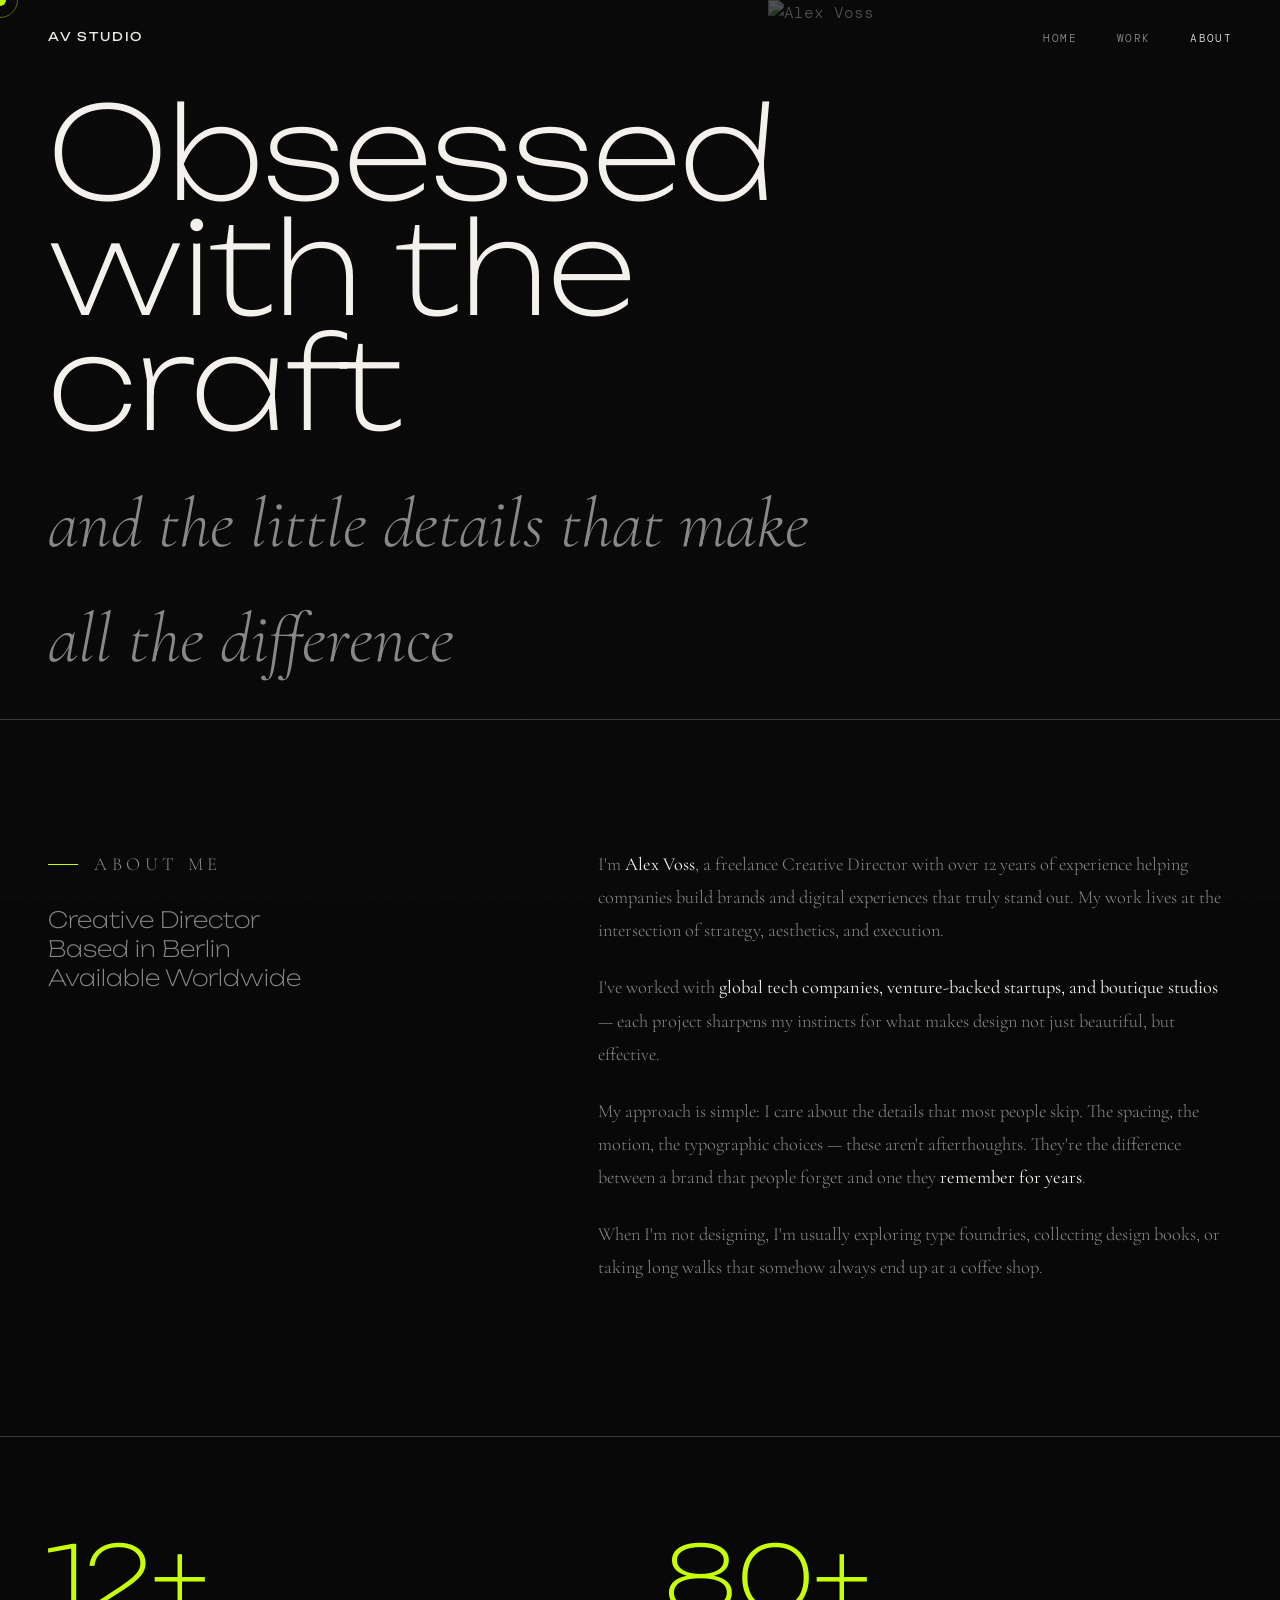
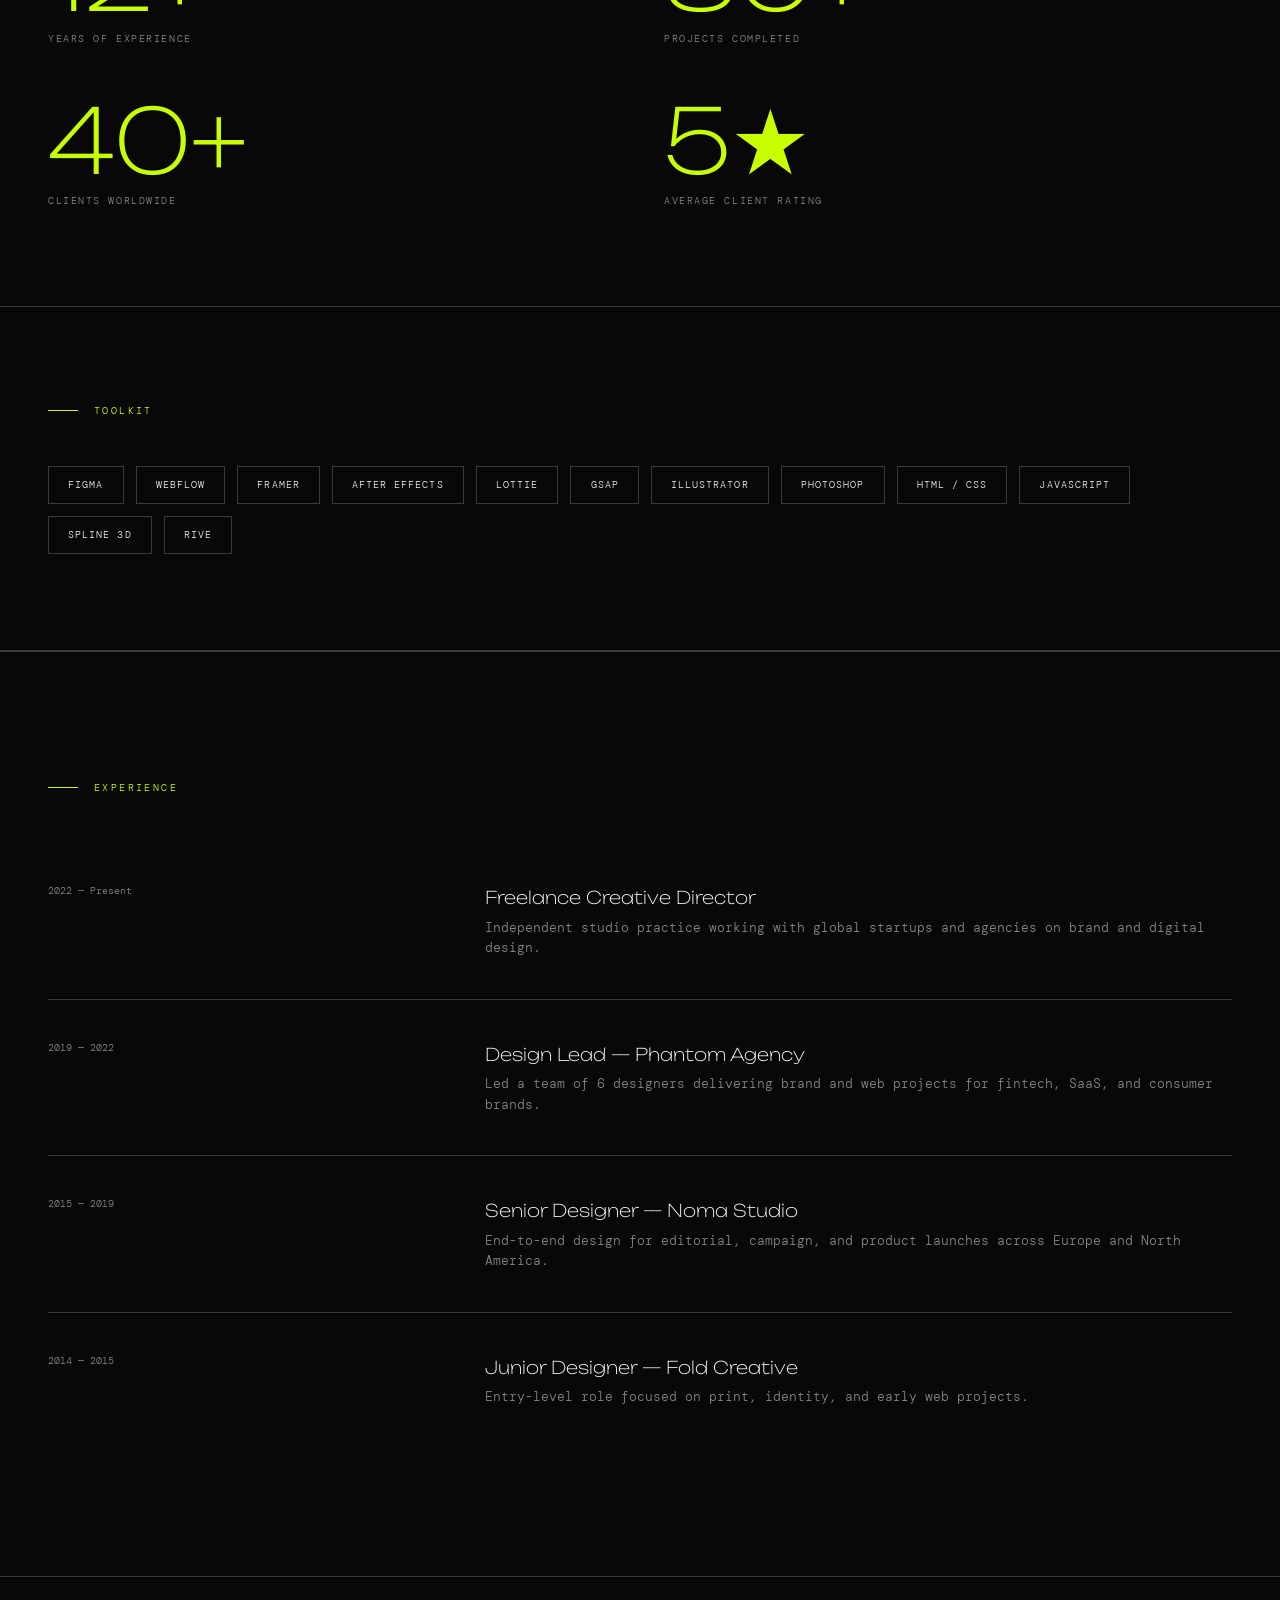
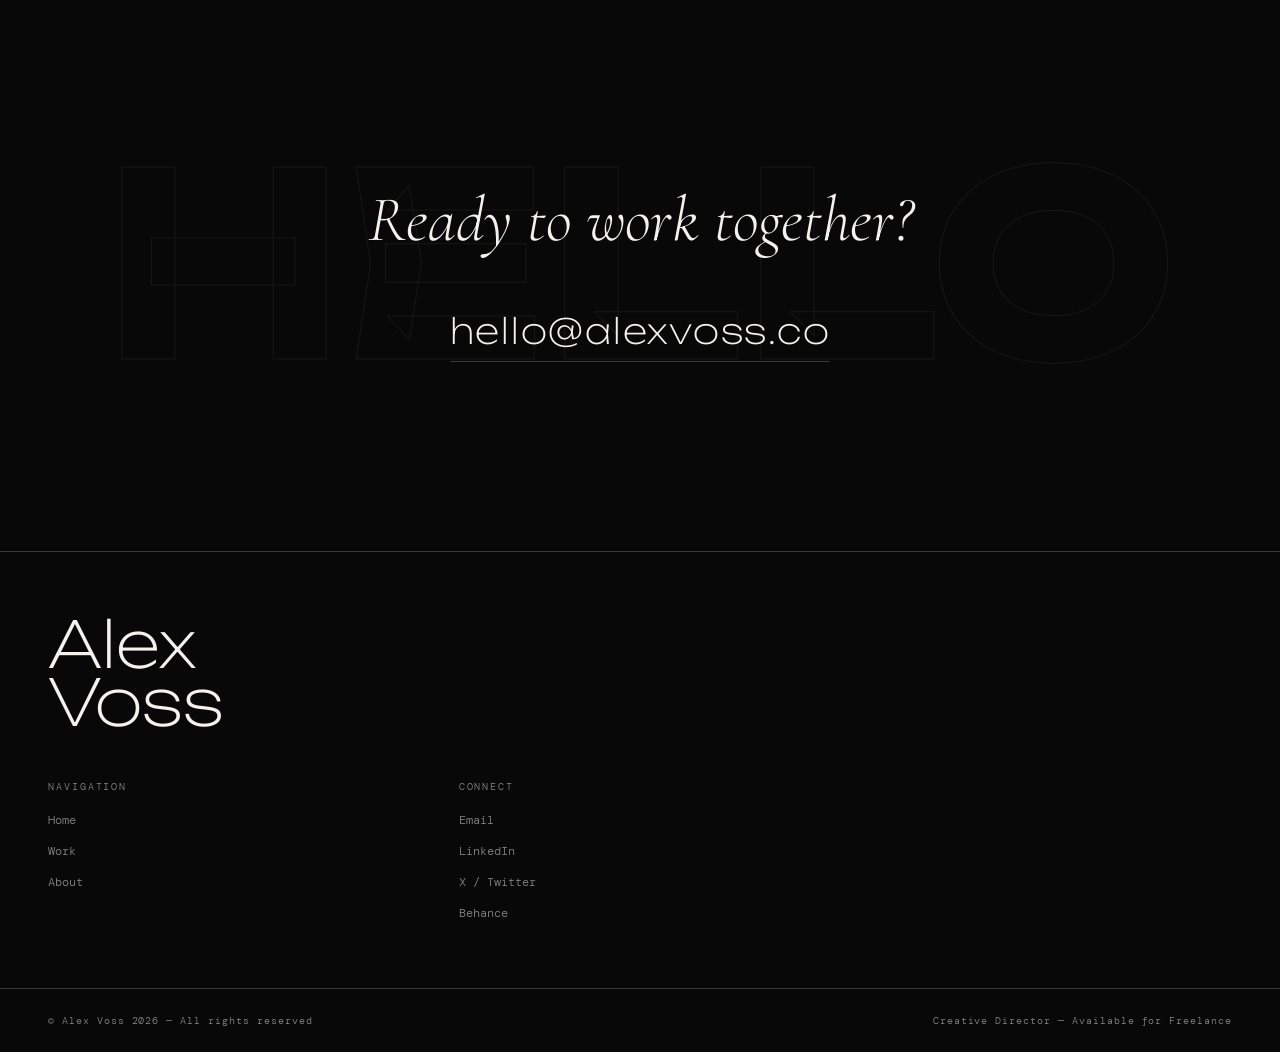
==== about.html @ 56bdc972 "Add files via upload" ====
<!DOCTYPE html>
<html lang="en">
<head>
  <meta charset="UTF-8" />
  <meta name="viewport" content="width=device-width, initial-scale=1.0" />
  <title>About — Alex Voss</title>
  <meta name="description" content="About Alex Voss — Creative Director with 12 years of experience in brand identity, web design, and product design." />
  <link rel="stylesheet" href="css/style.css" />
</head>
<body>
  <div class="cursor"></div>
  <div class="cursor-ring"></div>

  <nav>
    <a class="nav-logo" href="index.html">AV Studio</a>
    <ul class="nav-links">
      <li><a href="index.html">Home</a></li>
      <li><a href="work.html">Work</a></li>
      <li><a href="about.html">About</a></li>
    </ul>
  </nav>

  <!-- ABOUT HERO -->
  <div class="about-hero">
    <img class="about-hero-img" src="https://images.unsplash.com/photo-1507003211169-0a1dd7228f2d?w=900&q=80&auto=format&fit=crop&face" alt="Alex Voss" />
    <h1>
      Obsessed<br>with the craft<br>
      <span style="font-family:var(--font-serif);font-style:italic;font-weight:300;font-size:0.55em;color:var(--grey-light);">and the little details that make all the difference</span>
    </h1>
  </div>

  <!-- BODY COPY -->
  <div class="about-body">
    <div>
      <p class="section-label">About Me</p>
      <p style="font-family:var(--font-display);font-size:clamp(1rem,2vw,1.4rem);font-weight:200;line-height:1.3;color:var(--grey-light);">
        Creative Director<br>
        Based in Berlin<br>
        Available Worldwide
      </p>
    </div>
    <div>
      <p>
        I'm <strong>Alex Voss</strong>, a freelance Creative Director with over 12 years of experience helping companies build brands and digital experiences that truly stand out. My work lives at the intersection of strategy, aesthetics, and execution.
      </p>
      <p>
        I've worked with <strong>global tech companies, venture-backed startups, and boutique studios</strong> — each project sharpens my instincts for what makes design not just beautiful, but effective.
      </p>
      <p>
        My approach is simple: I care about the details that most people skip. The spacing, the motion, the typographic choices — these aren't afterthoughts. They're the difference between a brand that people forget and one they <strong>remember for years</strong>.
      </p>
      <p>
        When I'm not designing, I'm usually exploring type foundries, collecting design books, or taking long walks that somehow always end up at a coffee shop.
      </p>
    </div>
  </div>

  <!-- STATS -->
  <div class="about-stats">
    <div class="reveal">
      <div class="about-stat-num">12+</div>
      <div class="about-stat-label">Years of experience</div>
    </div>
    <div class="reveal reveal-delay-1">
      <div class="about-stat-num">80+</div>
      <div class="about-stat-label">Projects completed</div>
    </div>
    <div class="reveal reveal-delay-2">
      <div class="about-stat-num">40+</div>
      <div class="about-stat-label">Clients worldwide</div>
    </div>
    <div class="reveal reveal-delay-3">
      <div class="about-stat-num">5★</div>
      <div class="about-stat-label">Average client rating</div>
    </div>
  </div>

  <!-- SKILLS -->
  <div class="skills-grid reveal">
    <p class="section-label">Toolkit</p>
    <div class="skills-list">
      <span class="skill-tag">Figma</span>
      <span class="skill-tag">Webflow</span>
      <span class="skill-tag">Framer</span>
      <span class="skill-tag">After Effects</span>
      <span class="skill-tag">Lottie</span>
      <span class="skill-tag">GSAP</span>
      <span class="skill-tag">Illustrator</span>
      <span class="skill-tag">Photoshop</span>
      <span class="skill-tag">HTML / CSS</span>
      <span class="skill-tag">JavaScript</span>
      <span class="skill-tag">Spline 3D</span>
      <span class="skill-tag">Rive</span>
    </div>
  </div>

  <!-- EXPERIENCE -->
  <section style="border-top:1px solid var(--grey); border-bottom:1px solid var(--grey);">
    <p class="section-label">Experience</p>
    <div style="display:flex;flex-direction:column;gap:0;">
      <div class="reveal" style="display:grid;grid-template-columns:1fr 2fr;gap:4rem;padding:2.5rem 0;border-bottom:1px solid var(--grey);">
        <div>
          <p style="font-family:var(--font-mono);font-size:0.65rem;color:var(--grey-light);">2022 — Present</p>
        </div>
        <div>
          <p style="font-family:var(--font-display);font-size:1.1rem;font-weight:200;margin-bottom:0.4rem;">Freelance Creative Director</p>
          <p style="font-size:0.8rem;color:var(--grey-light);">Independent studio practice working with global startups and agencies on brand and digital design.</p>
        </div>
      </div>
      <div class="reveal" style="display:grid;grid-template-columns:1fr 2fr;gap:4rem;padding:2.5rem 0;border-bottom:1px solid var(--grey);">
        <div>
          <p style="font-family:var(--font-mono);font-size:0.65rem;color:var(--grey-light);">2019 — 2022</p>
        </div>
        <div>
          <p style="font-family:var(--font-display);font-size:1.1rem;font-weight:200;margin-bottom:0.4rem;">Design Lead — Phantom Agency</p>
          <p style="font-size:0.8rem;color:var(--grey-light);">Led a team of 6 designers delivering brand and web projects for fintech, SaaS, and consumer brands.</p>
        </div>
      </div>
      <div class="reveal" style="display:grid;grid-template-columns:1fr 2fr;gap:4rem;padding:2.5rem 0;border-bottom:1px solid var(--grey);">
        <div>
          <p style="font-family:var(--font-mono);font-size:0.65rem;color:var(--grey-light);">2015 — 2019</p>
        </div>
        <div>
          <p style="font-family:var(--font-display);font-size:1.1rem;font-weight:200;margin-bottom:0.4rem;">Senior Designer — Noma Studio</p>
          <p style="font-size:0.8rem;color:var(--grey-light);">End-to-end design for editorial, campaign, and product launches across Europe and North America.</p>
        </div>
      </div>
      <div class="reveal" style="display:grid;grid-template-columns:1fr 2fr;gap:4rem;padding:2.5rem 0;">
        <div>
          <p style="font-family:var(--font-mono);font-size:0.65rem;color:var(--grey-light);">2014 — 2015</p>
        </div>
        <div>
          <p style="font-family:var(--font-display);font-size:1.1rem;font-weight:200;margin-bottom:0.4rem;">Junior Designer — Fold Creative</p>
          <p style="font-size:0.8rem;color:var(--grey-light);">Entry-level role focused on print, identity, and early web projects.</p>
        </div>
      </div>
    </div>
  </section>

  <!-- CTA -->
  <section class="cta-section">
    <h2 class="reveal">Ready to work together?</h2>
    <a class="cta-email reveal reveal-delay-1" href="mailto:hello@alexvoss.co">hello@alexvoss.co</a>
  </section>

  <!-- FOOTER -->
  <footer>
    <div class="footer-name">Alex<br>Voss</div>
    <div>
      <p class="footer-col-label">Navigation</p>
      <div class="footer-links">
        <a href="index.html">Home</a>
        <a href="work.html">Work</a>
        <a href="about.html">About</a>
      </div>
    </div>
    <div>
      <p class="footer-col-label">Connect</p>
      <div class="footer-links">
        <a href="mailto:hello@alexvoss.co">Email</a>
        <a href="#" target="_blank">LinkedIn</a>
        <a href="#" target="_blank">X / Twitter</a>
        <a href="#" target="_blank">Behance</a>
      </div>
    </div>
  </footer>
  <div class="footer-bottom">
    <span>© Alex Voss 2026 — All rights reserved</span>
    <span>Creative Director — Available for Freelance</span>
  </div>

  <script src="js/main.js"></script>
</body>
</html>
---- css/style.css ----
/* ─── FONTS ─────────────────────────────────────────────── */
@import url('https://fonts.googleapis.com/css2?family=Cormorant+Garamond:ital,wght@0,300;0,400;0,600;1,300;1,400&family=DM+Mono:wght@300;400;500&family=Unbounded:wght@200;400;700&display=swap');

/* ─── VARIABLES ──────────────────────────────────────────── */
:root {
  --black: #080808;
  --white: #f5f2ed;
  --grey: #3a3a3a;
  --grey-light: #888;
  --accent: #c8ff00;
  --font-display: 'Unbounded', sans-serif;
  --font-serif: 'Cormorant Garamond', serif;
  --font-mono: 'DM Mono', monospace;
}

/* ─── RESET ──────────────────────────────────────────────── */
*, *::before, *::after { box-sizing: border-box; margin: 0; padding: 0; }
html { scroll-behavior: smooth; font-size: 16px; }
body {
  background: var(--black);
  color: var(--white);
  font-family: var(--font-mono);
  font-weight: 300;
  line-height: 1.6;
  overflow-x: hidden;
  cursor: none;
}
a { color: inherit; text-decoration: none; }
img { display: block; max-width: 100%; }
ul { list-style: none; }

/* ─── CUSTOM CURSOR ──────────────────────────────────────── */
.cursor {
  position: fixed;
  width: 12px; height: 12px;
  background: var(--accent);
  border-radius: 50%;
  pointer-events: none;
  z-index: 9999;
  transform: translate(-50%, -50%);
  transition: transform 0.1s ease, width 0.3s ease, height 0.3s ease, background 0.3s ease;
  mix-blend-mode: difference;
}
.cursor.grow { width: 48px; height: 48px; }
.cursor-ring {
  position: fixed;
  width: 36px; height: 36px;
  border: 1px solid rgba(200,255,0,0.4);
  border-radius: 50%;
  pointer-events: none;
  z-index: 9998;
  transform: translate(-50%, -50%);
  transition: all 0.15s ease;
}

/* ─── NAV ────────────────────────────────────────────────── */
nav {
  position: fixed;
  top: 0; left: 0; right: 0;
  z-index: 100;
  display: flex;
  justify-content: space-between;
  align-items: center;
  padding: 1.5rem 3rem;
  mix-blend-mode: difference;
}
.nav-logo {
  font-family: var(--font-display);
  font-size: 0.75rem;
  font-weight: 400;
  letter-spacing: 0.15em;
  text-transform: uppercase;
  color: var(--white);
}
.nav-links {
  display: flex;
  gap: 2.5rem;
  align-items: center;
}
.nav-links a {
  font-family: var(--font-mono);
  font-size: 0.7rem;
  letter-spacing: 0.12em;
  text-transform: uppercase;
  color: var(--white);
  opacity: 0.6;
  transition: opacity 0.3s ease;
  position: relative;
}
.nav-links a::after {
  content: '';
  position: absolute;
  bottom: -2px; left: 0;
  width: 0; height: 1px;
  background: var(--accent);
  transition: width 0.3s ease;
}
.nav-links a:hover { opacity: 1; }
.nav-links a:hover::after { width: 100%; }
.nav-links a.active { opacity: 1; }

/* ─── PAGE TRANSITIONS ───────────────────────────────────── */
.page-transition {
  position: fixed;
  top: 0; left: 0;
  width: 100%; height: 100%;
  background: var(--black);
  z-index: 1000;
  transform: translateY(100%);
  pointer-events: none;
}

/* ─── HERO ───────────────────────────────────────────────── */
.hero {
  height: 100vh;
  display: flex;
  flex-direction: column;
  justify-content: flex-end;
  padding: 3rem;
  position: relative;
  overflow: hidden;
}
.hero-eyebrow {
  font-family: var(--font-mono);
  font-size: 0.65rem;
  letter-spacing: 0.2em;
  text-transform: uppercase;
  color: var(--accent);
  margin-bottom: 1.5rem;
}
.hero-name {
  font-family: var(--font-display);
  font-size: clamp(4rem, 12vw, 11rem);
  font-weight: 200;
  line-height: 0.88;
  letter-spacing: -0.02em;
  overflow: hidden;
}
.hero-name span { display: block; }
.hero-name .line-2 { padding-left: 15vw; }
.hero-tagline {
  font-family: var(--font-serif);
  font-size: clamp(1.1rem, 2.5vw, 1.8rem);
  font-weight: 300;
  font-style: italic;
  color: var(--grey-light);
  margin-top: 2rem;
  max-width: 500px;
  margin-left: auto;
}
.hero-scroll {
  position: absolute;
  bottom: 3rem;
  left: 50%;
  transform: translateX(-50%);
  display: flex;
  flex-direction: column;
  align-items: center;
  gap: 0.5rem;
  font-size: 0.6rem;
  letter-spacing: 0.2em;
  text-transform: uppercase;
  opacity: 0.4;
  animation: scrollBounce 2s ease-in-out infinite;
}
.hero-scroll::after {
  content: '';
  width: 1px;
  height: 60px;
  background: var(--white);
}
@keyframes scrollBounce {
  0%, 100% { transform: translateX(-50%) translateY(0); }
  50% { transform: translateX(-50%) translateY(8px); }
}
.hero-year {
  position: absolute;
  top: 50%;
  right: 3rem;
  font-family: var(--font-mono);
  font-size: 0.65rem;
  letter-spacing: 0.15em;
  color: var(--grey-light);
  writing-mode: vertical-rl;
  transform: translateY(-50%);
}

/* ─── MARQUEE ────────────────────────────────────────────── */
.marquee-wrap {
  border-top: 1px solid var(--grey);
  border-bottom: 1px solid var(--grey);
  overflow: hidden;
  padding: 1rem 0;
  background: var(--black);
}
.marquee-track {
  display: flex;
  gap: 4rem;
  white-space: nowrap;
  animation: marquee 20s linear infinite;
  width: max-content;
}
.marquee-track span {
  font-family: var(--font-serif);
  font-size: 1rem;
  font-style: italic;
  color: var(--grey-light);
  letter-spacing: 0.05em;
}
.marquee-track .dot {
  color: var(--accent);
  font-style: normal;
}
@keyframes marquee {
  from { transform: translateX(0); }
  to { transform: translateX(-50%); }
}

/* ─── SECTIONS ───────────────────────────────────────────── */
section { padding: 8rem 3rem; }
.section-label {
  font-family: var(--font-mono);
  font-size: 0.6rem;
  letter-spacing: 0.25em;
  text-transform: uppercase;
  color: var(--accent);
  margin-bottom: 3rem;
  display: flex;
  align-items: center;
  gap: 1rem;
}
.section-label::before {
  content: '';
  display: inline-block;
  width: 30px;
  height: 1px;
  background: var(--accent);
}

/* ─── HOME: SERVICES ─────────────────────────────────────── */
.services-grid {
  display: grid;
  grid-template-columns: 1fr 1fr;
  gap: 1px;
  background: var(--grey);
  border: 1px solid var(--grey);
}
.service-item {
  background: var(--black);
  padding: 3rem;
  display: flex;
  flex-direction: column;
  gap: 1rem;
  transition: background 0.4s ease;
  position: relative;
  overflow: hidden;
}
.service-item:hover { background: #0f0f0f; }
.service-num {
  font-family: var(--font-mono);
  font-size: 0.6rem;
  color: var(--grey-light);
  letter-spacing: 0.15em;
}
.service-title {
  font-family: var(--font-display);
  font-size: clamp(1.3rem, 3vw, 2rem);
  font-weight: 200;
  line-height: 1.1;
}
.service-desc {
  font-size: 0.8rem;
  color: var(--grey-light);
  max-width: 300px;
  line-height: 1.7;
}
.service-img {
  width: 100%;
  height: 260px;
  object-fit: cover;
  margin-top: 1.5rem;
  opacity: 0.7;
  transition: opacity 0.4s ease;
}
.service-item:hover .service-img { opacity: 1; }

/* ─── HOME: ABOUT STRIP ──────────────────────────────────── */
.about-strip {
  background: var(--white);
  color: var(--black);
  padding: 8rem 3rem;
}
.about-strip .section-label { color: var(--black); }
.about-strip .section-label::before { background: var(--black); }
.about-big-text {
  font-family: var(--font-serif);
  font-size: clamp(2rem, 5vw, 4.5rem);
  font-weight: 300;
  line-height: 1.15;
  max-width: 900px;
}
.about-big-text em {
  font-style: italic;
  color: #555;
}
.about-cta {
  display: inline-flex;
  align-items: center;
  gap: 1rem;
  margin-top: 3rem;
  font-family: var(--font-mono);
  font-size: 0.7rem;
  letter-spacing: 0.15em;
  text-transform: uppercase;
  color: var(--black);
  border-bottom: 1px solid var(--black);
  padding-bottom: 0.25rem;
  transition: gap 0.3s ease;
}
.about-cta:hover { gap: 2rem; }
.about-cta::after { content: '→'; }

/* ─── HOME: CTA ──────────────────────────────────────────── */
.cta-section {
  text-align: center;
  padding: 12rem 3rem;
  position: relative;
  overflow: hidden;
}
.cta-section::before {
  content: 'HELLO';
  position: absolute;
  top: 50%;
  left: 50%;
  transform: translate(-50%, -50%);
  font-family: var(--font-display);
  font-size: clamp(8rem, 20vw, 18rem);
  font-weight: 700;
  color: transparent;
  -webkit-text-stroke: 1px var(--grey);
  pointer-events: none;
  opacity: 0.3;
}
.cta-section h2 {
  font-family: var(--font-serif);
  font-size: clamp(2rem, 5vw, 4rem);
  font-weight: 300;
  font-style: italic;
  margin-bottom: 2rem;
  position: relative;
}
.cta-email {
  font-family: var(--font-display);
  font-size: clamp(1.2rem, 3vw, 2.2rem);
  font-weight: 200;
  letter-spacing: 0.05em;
  border-bottom: 1px solid var(--grey);
  padding-bottom: 0.5rem;
  transition: color 0.3s ease, border-color 0.3s ease;
  position: relative;
}
.cta-email:hover { color: var(--accent); border-color: var(--accent); }

/* ─── WORK PAGE ──────────────────────────────────────────── */
.work-hero {
  height: 60vh;
  display: flex;
  align-items: flex-end;
  padding: 3rem;
  border-bottom: 1px solid var(--grey);
}
.work-hero h1 {
  font-family: var(--font-display);
  font-size: clamp(3rem, 10vw, 9rem);
  font-weight: 200;
  line-height: 0.9;
}
.work-hero h1 span {
  display: block;
  font-family: var(--font-serif);
  font-style: italic;
  font-size: 0.4em;
  color: var(--grey-light);
  font-weight: 300;
  margin-bottom: 0.5rem;
}
.work-nav-sticky {
  position: sticky;
  top: 76px;
  z-index: 50;
  background: var(--black);
  border-bottom: 1px solid var(--grey);
  padding: 0 3rem;
  display: flex;
  gap: 0;
  overflow-x: auto;
  scrollbar-width: none;
}
.work-nav-sticky::-webkit-scrollbar { display: none; }
.work-nav-sticky a {
  font-family: var(--font-mono);
  font-size: 0.6rem;
  letter-spacing: 0.15em;
  text-transform: uppercase;
  color: var(--grey-light);
  padding: 1rem 1.5rem;
  border-right: 1px solid var(--grey);
  white-space: nowrap;
  transition: color 0.3s ease, background 0.3s ease;
}
.work-nav-sticky a:hover { color: var(--white); background: #111; }

/* ─── WORK ITEMS ─────────────────────────────────────────── */
.work-item {
  border-bottom: 1px solid var(--grey);
  padding: 5rem 3rem;
  display: grid;
  grid-template-columns: 1fr 2fr;
  gap: 5rem;
  align-items: start;
}
.work-item-meta { position: sticky; top: 150px; }
.work-item-tag {
  font-family: var(--font-mono);
  font-size: 0.6rem;
  letter-spacing: 0.2em;
  text-transform: uppercase;
  color: var(--accent);
  margin-bottom: 0.75rem;
}
.work-item-title {
  font-family: var(--font-display);
  font-size: clamp(1.5rem, 3vw, 2.5rem);
  font-weight: 200;
  line-height: 1.1;
  margin-bottom: 0.5rem;
}
.work-item-subtitle {
  font-family: var(--font-serif);
  font-size: 1.1rem;
  font-style: italic;
  color: var(--grey-light);
  margin-bottom: 1.5rem;
}
.work-item-year {
  font-family: var(--font-mono);
  font-size: 0.65rem;
  color: var(--grey-light);
  margin-bottom: 2rem;
}
.work-item-detail { margin-bottom: 1rem; }
.work-item-detail-label {
  font-family: var(--font-mono);
  font-size: 0.6rem;
  letter-spacing: 0.15em;
  text-transform: uppercase;
  color: var(--grey-light);
  margin-bottom: 0.4rem;
}
.work-item-detail-text { font-size: 0.8rem; line-height: 1.6; }
.work-item-link {
  display: inline-flex;
  align-items: center;
  gap: 0.75rem;
  margin-top: 2rem;
  font-family: var(--font-mono);
  font-size: 0.65rem;
  letter-spacing: 0.15em;
  text-transform: uppercase;
  border: 1px solid var(--grey);
  padding: 0.75rem 1.5rem;
  transition: all 0.3s ease;
}
.work-item-link:hover {
  background: var(--white);
  color: var(--black);
  border-color: var(--white);
  gap: 1.25rem;
}
.work-images { display: flex; flex-direction: column; gap: 1rem; }
.work-images img {
  width: 100%;
  object-fit: cover;
  opacity: 0.85;
  transition: opacity 0.4s ease;
}
.work-images img:hover { opacity: 1; }
.work-images .img-row {
  display: grid;
  grid-template-columns: 1fr 1fr;
  gap: 1rem;
}
.work-images img.tall { height: 500px; }
.work-images img.medium { height: 320px; }

/* ─── ABOUT PAGE ─────────────────────────────────────────── */
.about-hero {
  height: 80vh;
  display: flex;
  flex-direction: column;
  justify-content: flex-end;
  padding: 3rem;
  border-bottom: 1px solid var(--grey);
  position: relative;
  overflow: hidden;
}
.about-hero h1 {
  font-family: var(--font-display);
  font-size: clamp(3rem, 10vw, 9rem);
  font-weight: 200;
  line-height: 0.9;
  max-width: 800px;
}
.about-hero-img {
  position: absolute;
  right: 0; top: 0;
  height: 100%;
  width: 40%;
  object-fit: cover;
  opacity: 0.3;
}
.about-body {
  display: grid;
  grid-template-columns: 1fr 1.5fr;
  gap: 8rem;
  padding: 8rem 3rem;
  border-bottom: 1px solid var(--grey);
}
.about-body p {
  font-family: var(--font-serif);
  font-size: 1.15rem;
  line-height: 1.8;
  color: var(--grey-light);
  margin-bottom: 1.5rem;
}
.about-body p strong { color: var(--white); font-weight: 400; }
.about-stats {
  display: grid;
  grid-template-columns: 1fr 1fr;
  gap: 3rem;
  padding: 6rem 3rem;
  border-bottom: 1px solid var(--grey);
}
.about-stat-num {
  font-family: var(--font-display);
  font-size: clamp(3rem, 7vw, 6rem);
  font-weight: 200;
  color: var(--accent);
  line-height: 1;
}
.about-stat-label {
  font-family: var(--font-mono);
  font-size: 0.65rem;
  letter-spacing: 0.15em;
  text-transform: uppercase;
  color: var(--grey-light);
  margin-top: 0.5rem;
}
.skills-grid {
  padding: 6rem 3rem;
  border-bottom: 1px solid var(--grey);
}
.skills-list {
  display: flex;
  flex-wrap: wrap;
  gap: 0.75rem;
  margin-top: 2rem;
}
.skill-tag {
  font-family: var(--font-mono);
  font-size: 0.65rem;
  letter-spacing: 0.1em;
  text-transform: uppercase;
  border: 1px solid var(--grey);
  padding: 0.6rem 1.2rem;
  transition: all 0.3s ease;
}
.skill-tag:hover {
  border-color: var(--accent);
  color: var(--accent);
}

/* ─── FOOTER ─────────────────────────────────────────────── */
footer {
  padding: 4rem 3rem;
  border-top: 1px solid var(--grey);
  display: grid;
  grid-template-columns: 1fr 1fr 1fr;
  gap: 3rem;
  align-items: start;
}
.footer-name {
  font-family: var(--font-display);
  font-size: clamp(2rem, 5vw, 4rem);
  font-weight: 200;
  line-height: 0.9;
  grid-column: 1 / -1;
}
.footer-col-label {
  font-family: var(--font-mono);
  font-size: 0.6rem;
  letter-spacing: 0.2em;
  text-transform: uppercase;
  color: var(--grey-light);
  margin-bottom: 1rem;
}
.footer-links { display: flex; flex-direction: column; gap: 0.75rem; }
.footer-links a {
  font-family: var(--font-mono);
  font-size: 0.75rem;
  color: var(--grey-light);
  transition: color 0.3s ease;
}
.footer-links a:hover { color: var(--accent); }
.footer-bottom {
  padding: 1.5rem 3rem;
  border-top: 1px solid var(--grey);
  display: flex;
  justify-content: space-between;
  font-family: var(--font-mono);
  font-size: 0.6rem;
  color: var(--grey-light);
  letter-spacing: 0.1em;
}

/* ─── ANIMATIONS ─────────────────────────────────────────── */
.reveal {
  opacity: 0;
  transform: translateY(40px);
  transition: opacity 0.8s ease, transform 0.8s ease;
}
.reveal.visible {
  opacity: 1;
  transform: translateY(0);
}
.reveal-delay-1 { transition-delay: 0.1s; }
.reveal-delay-2 { transition-delay: 0.2s; }
.reveal-delay-3 { transition-delay: 0.3s; }

/* ─── NOISE OVERLAY ──────────────────────────────────────── */
body::after {
  content: '';
  position: fixed;
  top: 0; left: 0;
  width: 100%; height: 100%;
  pointer-events: none;
  z-index: 9990;
  background-image: url("data:image/svg+xml,%3Csvg viewBox='0 0 512 512' xmlns='http://www.w3.org/2000/svg'%3E%3Cfilter id='noise'%3E%3CfeTurbulence type='fractalNoise' baseFrequency='0.85' numOctaves='4' stitchTiles='stitch'/%3E%3C/filter%3E%3Crect width='100%25' height='100%25' filter='url(%23noise)' opacity='1'/%3E%3C/svg%3E");
  opacity: 0.025;
}

/* ─── MOBILE ─────────────────────────────────────────────── */
@media (max-width: 768px) {
  nav { padding: 1.25rem 1.5rem; }
  section { padding: 5rem 1.5rem; }
  .hero { padding: 1.5rem; }
  .hero-name .line-2 { padding-left: 8vw; }
  .services-grid { grid-template-columns: 1fr; }
  .work-item { grid-template-columns: 1fr; gap: 2rem; }
  .work-item-meta { position: static; }
  .about-body { grid-template-columns: 1fr; gap: 3rem; }
  .about-stats { grid-template-columns: 1fr 1fr; }
  footer { grid-template-columns: 1fr; }
  .footer-name { grid-column: 1; }
  .footer-bottom { flex-direction: column; gap: 0.5rem; }
  .cursor, .cursor-ring { display: none; }
  body { cursor: auto; }
  .work-nav-sticky { padding: 0 1.5rem; }
}
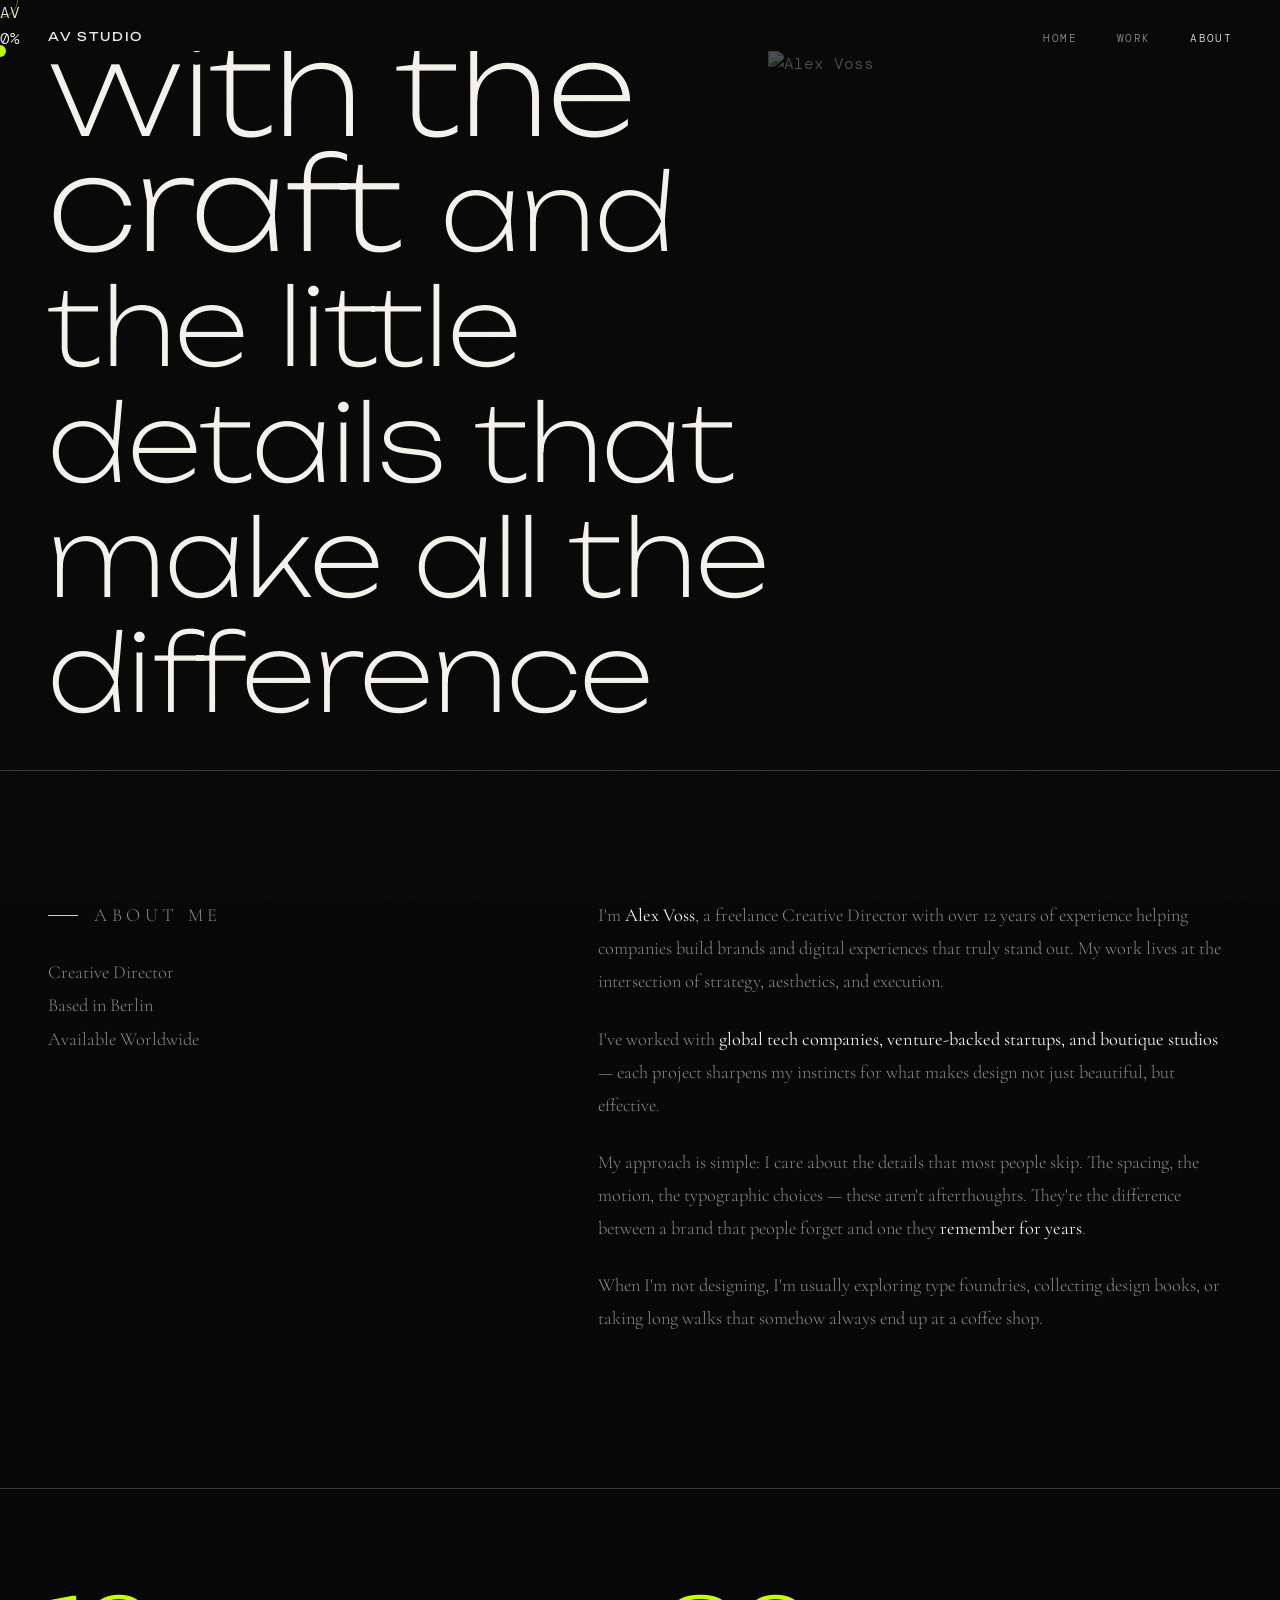
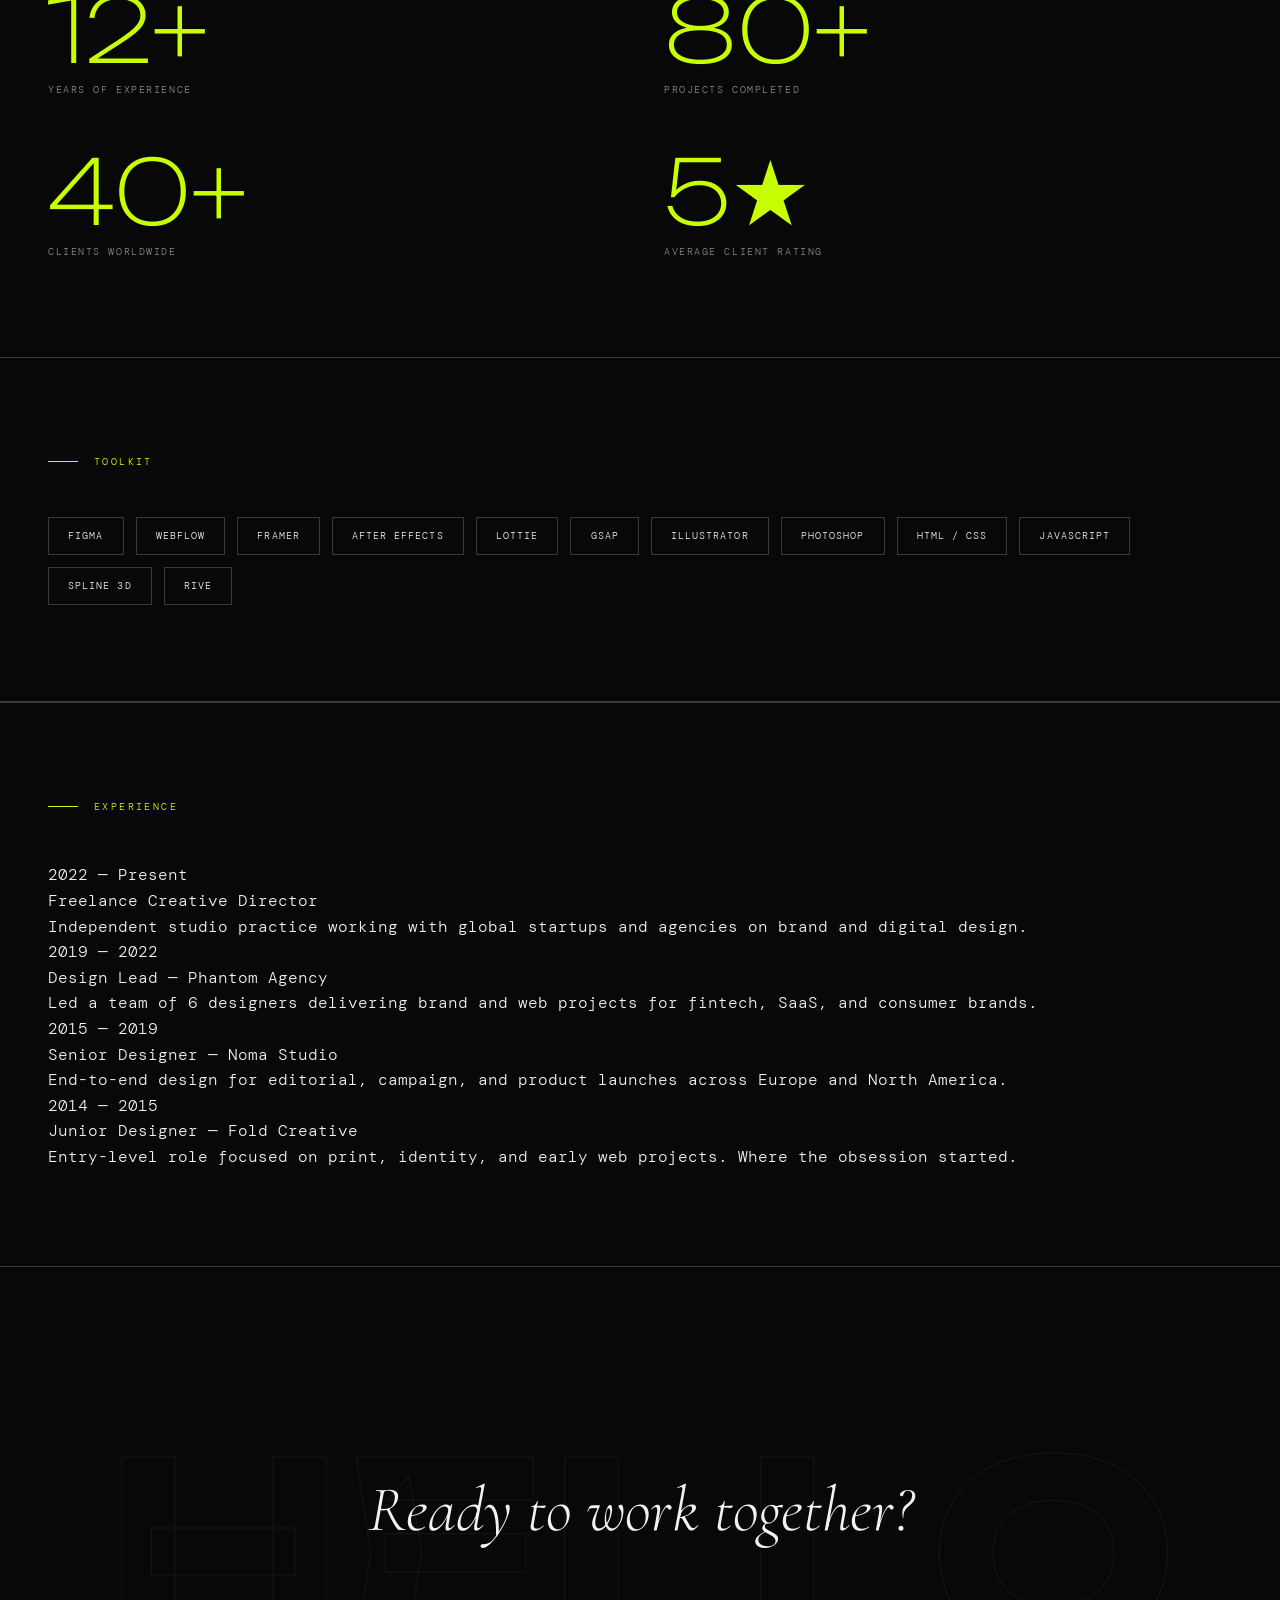
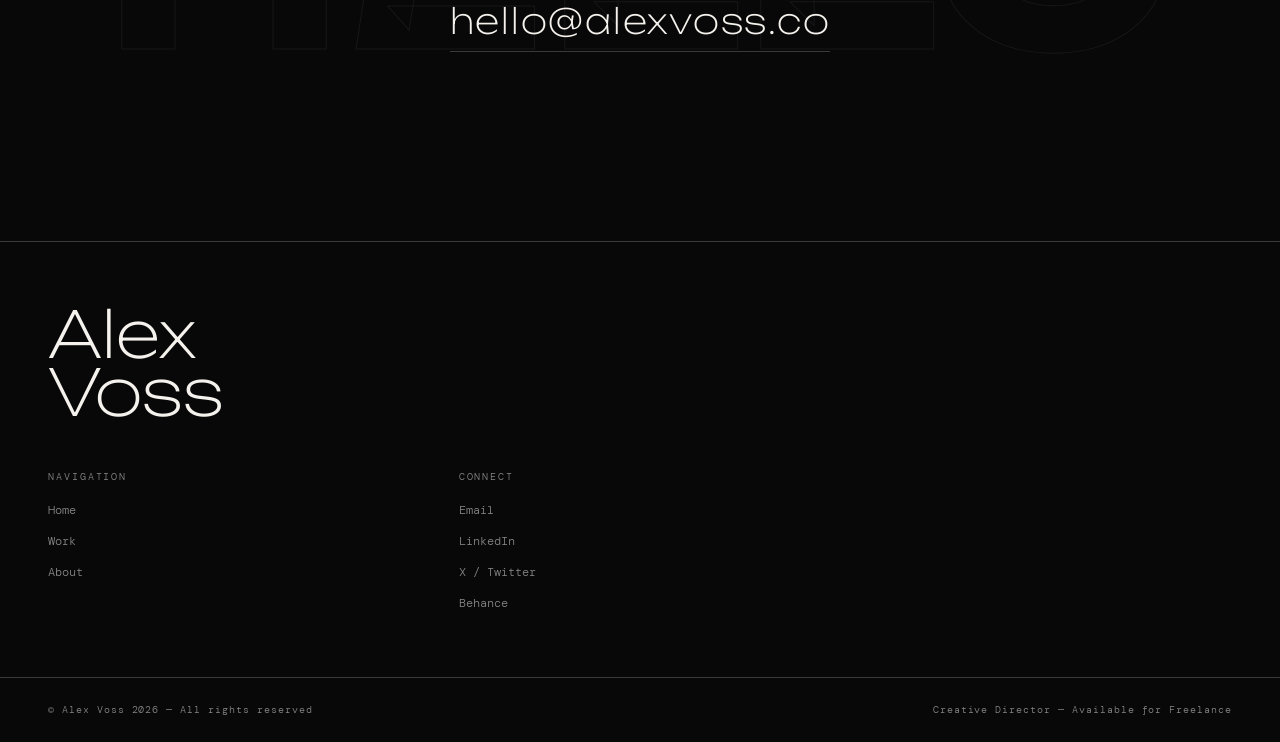
==== commit 97b91b37: "Update about.html with new preloader and scripts" ====
--- a/about.html
+++ b/about.html
@@ -4,13 +4,29 @@
   <meta charset="UTF-8" />
   <meta name="viewport" content="width=device-width, initial-scale=1.0" />
   <title>About — Alex Voss</title>
-  <meta name="description" content="About Alex Voss — Creative Director with 12 years of experience in brand identity, web design, and product design." />
+  <meta name="description" content="About Alex Voss — Creative Director with 12+ years of experience in brand identity, web design, and product design." />
   <link rel="stylesheet" href="css/style.css" />
 </head>
 <body>
+
+  <!-- PRELOADER -->
+  <div class="preloader">
+    <div class="pre-bars">
+      <div class="pre-bar"></div>
+      <div class="pre-bar"></div>
+      <div class="pre-bar"></div>
+      <div class="pre-bar"></div>
+      <div class="pre-bar"></div>
+    </div>
+    <div class="pre-logo">AV</div>
+    <div class="pre-counter">0%</div>
+  </div>
+
+  <!-- CURSOR -->
   <div class="cursor"></div>
   <div class="cursor-ring"></div>
 
+  <!-- NAV -->
   <nav>
     <a class="nav-logo" href="index.html">AV Studio</a>
     <ul class="nav-links">
@@ -22,34 +38,34 @@
 
   <!-- ABOUT HERO -->
   <div class="about-hero">
-    <img class="about-hero-img" src="https://images.unsplash.com/photo-1507003211169-0a1dd7228f2d?w=900&q=80&auto=format&fit=crop&face" alt="Alex Voss" />
+    <img class="about-hero-img" src="https://images.unsplash.com/photo-1507003211169-0a1dd7228f2d?w=900&q=80&auto=format&fit=crop" alt="Alex Voss" />
     <h1>
-      Obsessed<br>with the craft<br>
-      <span style="font-family:var(--font-serif);font-style:italic;font-weight:300;font-size:0.55em;color:var(--grey-light);">and the little details that make all the difference</span>
+      Obsessed<br>with the craft
+      <small>and the little details that make all the difference</small>
     </h1>
   </div>
 
-  <!-- BODY COPY -->
+  <!-- BIO -->
   <div class="about-body">
     <div>
       <p class="section-label">About Me</p>
-      <p style="font-family:var(--font-display);font-size:clamp(1rem,2vw,1.4rem);font-weight:200;line-height:1.3;color:var(--grey-light);">
+      <p class="about-meta">
         Creative Director<br>
         Based in Berlin<br>
         Available Worldwide
       </p>
     </div>
     <div>
-      <p>
+      <p class="reveal">
         I'm <strong>Alex Voss</strong>, a freelance Creative Director with over 12 years of experience helping companies build brands and digital experiences that truly stand out. My work lives at the intersection of strategy, aesthetics, and execution.
       </p>
-      <p>
+      <p class="reveal">
         I've worked with <strong>global tech companies, venture-backed startups, and boutique studios</strong> — each project sharpens my instincts for what makes design not just beautiful, but effective.
       </p>
-      <p>
+      <p class="reveal">
         My approach is simple: I care about the details that most people skip. The spacing, the motion, the typographic choices — these aren't afterthoughts. They're the difference between a brand that people forget and one they <strong>remember for years</strong>.
       </p>
-      <p>
+      <p class="reveal">
         When I'm not designing, I'm usually exploring type foundries, collecting design books, or taking long walks that somehow always end up at a coffee shop.
       </p>
     </div>
@@ -61,22 +77,22 @@
       <div class="about-stat-num">12+</div>
       <div class="about-stat-label">Years of experience</div>
     </div>
-    <div class="reveal reveal-delay-1">
+    <div class="reveal" data-delay="0.1">
       <div class="about-stat-num">80+</div>
       <div class="about-stat-label">Projects completed</div>
     </div>
-    <div class="reveal reveal-delay-2">
+    <div class="reveal" data-delay="0.2">
       <div class="about-stat-num">40+</div>
       <div class="about-stat-label">Clients worldwide</div>
     </div>
-    <div class="reveal reveal-delay-3">
+    <div class="reveal" data-delay="0.3">
       <div class="about-stat-num">5★</div>
       <div class="about-stat-label">Average client rating</div>
     </div>
   </div>
 
   <!-- SKILLS -->
-  <div class="skills-grid reveal">
+  <div class="skills-grid">
     <p class="section-label">Toolkit</p>
     <div class="skills-list">
       <span class="skill-tag">Figma</span>
@@ -95,52 +111,46 @@
   </div>
 
   <!-- EXPERIENCE -->
-  <section style="border-top:1px solid var(--grey); border-bottom:1px solid var(--grey);">
+  <section style="border-top:1px solid var(--grey); border-bottom:1px solid var(--grey); padding-top:6rem; padding-bottom:6rem;">
     <p class="section-label">Experience</p>
-    <div style="display:flex;flex-direction:column;gap:0;">
-      <div class="reveal" style="display:grid;grid-template-columns:1fr 2fr;gap:4rem;padding:2.5rem 0;border-bottom:1px solid var(--grey);">
-        <div>
-          <p style="font-family:var(--font-mono);font-size:0.65rem;color:var(--grey-light);">2022 — Present</p>
-        </div>
-        <div>
-          <p style="font-family:var(--font-display);font-size:1.1rem;font-weight:200;margin-bottom:0.4rem;">Freelance Creative Director</p>
-          <p style="font-size:0.8rem;color:var(--grey-light);">Independent studio practice working with global startups and agencies on brand and digital design.</p>
-        </div>
+
+    <div class="exp-row">
+      <div class="exp-year">2022 — Present</div>
+      <div>
+        <p class="exp-title">Freelance Creative Director</p>
+        <p class="exp-desc">Independent studio practice working with global startups and agencies on brand and digital design.</p>
       </div>
-      <div class="reveal" style="display:grid;grid-template-columns:1fr 2fr;gap:4rem;padding:2.5rem 0;border-bottom:1px solid var(--grey);">
-        <div>
-          <p style="font-family:var(--font-mono);font-size:0.65rem;color:var(--grey-light);">2019 — 2022</p>
-        </div>
-        <div>
-          <p style="font-family:var(--font-display);font-size:1.1rem;font-weight:200;margin-bottom:0.4rem;">Design Lead — Phantom Agency</p>
-          <p style="font-size:0.8rem;color:var(--grey-light);">Led a team of 6 designers delivering brand and web projects for fintech, SaaS, and consumer brands.</p>
-        </div>
+    </div>
+
+    <div class="exp-row">
+      <div class="exp-year">2019 — 2022</div>
+      <div>
+        <p class="exp-title">Design Lead — Phantom Agency</p>
+        <p class="exp-desc">Led a team of 6 designers delivering brand and web projects for fintech, SaaS, and consumer brands.</p>
       </div>
-      <div class="reveal" style="display:grid;grid-template-columns:1fr 2fr;gap:4rem;padding:2.5rem 0;border-bottom:1px solid var(--grey);">
-        <div>
-          <p style="font-family:var(--font-mono);font-size:0.65rem;color:var(--grey-light);">2015 — 2019</p>
-        </div>
-        <div>
-          <p style="font-family:var(--font-display);font-size:1.1rem;font-weight:200;margin-bottom:0.4rem;">Senior Designer — Noma Studio</p>
-          <p style="font-size:0.8rem;color:var(--grey-light);">End-to-end design for editorial, campaign, and product launches across Europe and North America.</p>
-        </div>
+    </div>
+
+    <div class="exp-row">
+      <div class="exp-year">2015 — 2019</div>
+      <div>
+        <p class="exp-title">Senior Designer — Noma Studio</p>
+        <p class="exp-desc">End-to-end design for editorial, campaign, and product launches across Europe and North America.</p>
       </div>
-      <div class="reveal" style="display:grid;grid-template-columns:1fr 2fr;gap:4rem;padding:2.5rem 0;">
-        <div>
-          <p style="font-family:var(--font-mono);font-size:0.65rem;color:var(--grey-light);">2014 — 2015</p>
-        </div>
-        <div>
-          <p style="font-family:var(--font-display);font-size:1.1rem;font-weight:200;margin-bottom:0.4rem;">Junior Designer — Fold Creative</p>
-          <p style="font-size:0.8rem;color:var(--grey-light);">Entry-level role focused on print, identity, and early web projects.</p>
-        </div>
+    </div>
+
+    <div class="exp-row">
+      <div class="exp-year">2014 — 2015</div>
+      <div>
+        <p class="exp-title">Junior Designer — Fold Creative</p>
+        <p class="exp-desc">Entry-level role focused on print, identity, and early web projects. Where the obsession started.</p>
       </div>
     </div>
   </section>
 
   <!-- CTA -->
   <section class="cta-section">
-    <h2 class="reveal">Ready to work together?</h2>
-    <a class="cta-email reveal reveal-delay-1" href="mailto:hello@alexvoss.co">hello@alexvoss.co</a>
+    <h2 class="reveal" data-split="words">Ready to work together?</h2>
+    <a class="cta-email" href="mailto:hello@alexvoss.co">hello@alexvoss.co</a>
   </section>
 
   <!-- FOOTER -->
@@ -169,6 +179,11 @@
     <span>Creative Director — Available for Freelance</span>
   </div>
 
+  <!-- SCRIPTS -->
+  <script src="https://cdnjs.cloudflare.com/ajax/libs/gsap/3.12.5/gsap.min.js"></script>
+  <script src="https://cdnjs.cloudflare.com/ajax/libs/gsap/3.12.5/ScrollTrigger.min.js"></script>
+  <script src="https://cdn.jsdelivr.net/npm/@studio-freight/lenis@1.0.42/bundled/lenis.min.js"></script>
+  <script>gsap.registerPlugin(ScrollTrigger);</script>
   <script src="js/main.js"></script>
 </body>
 </html>
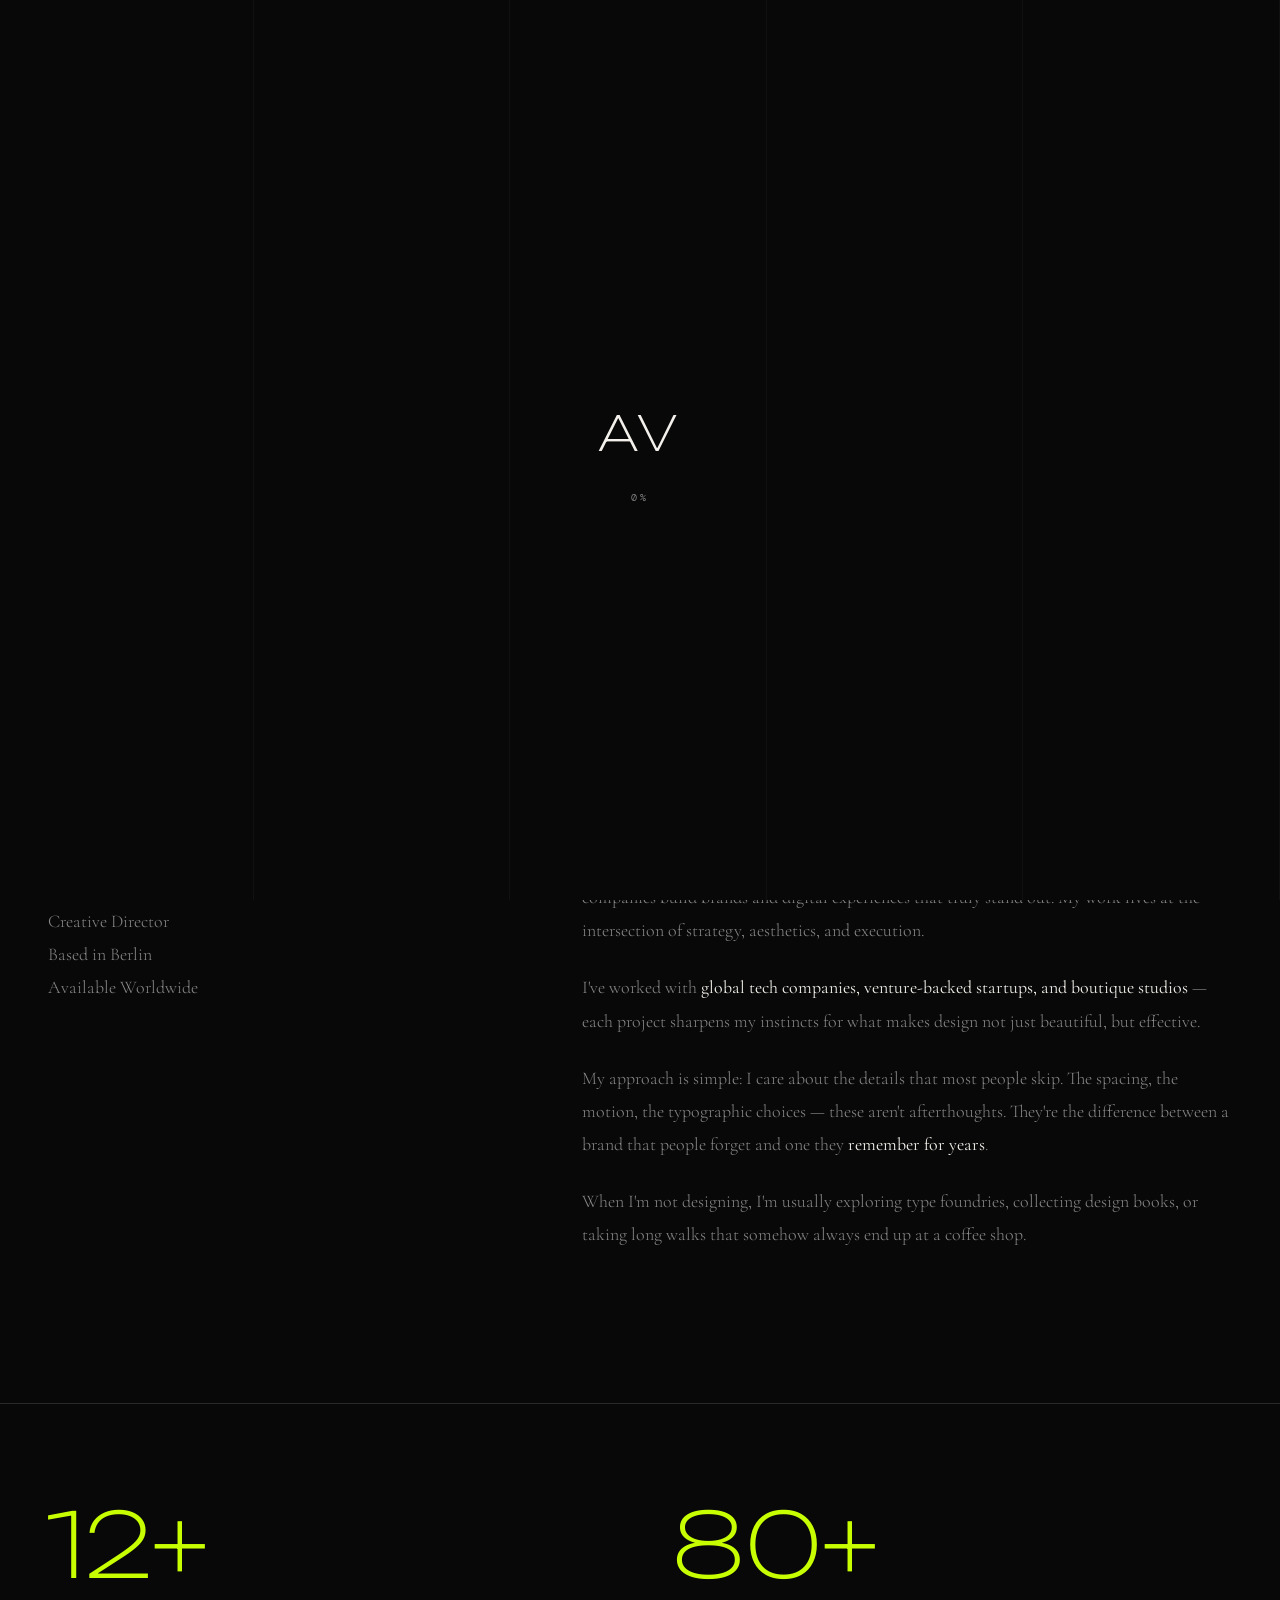
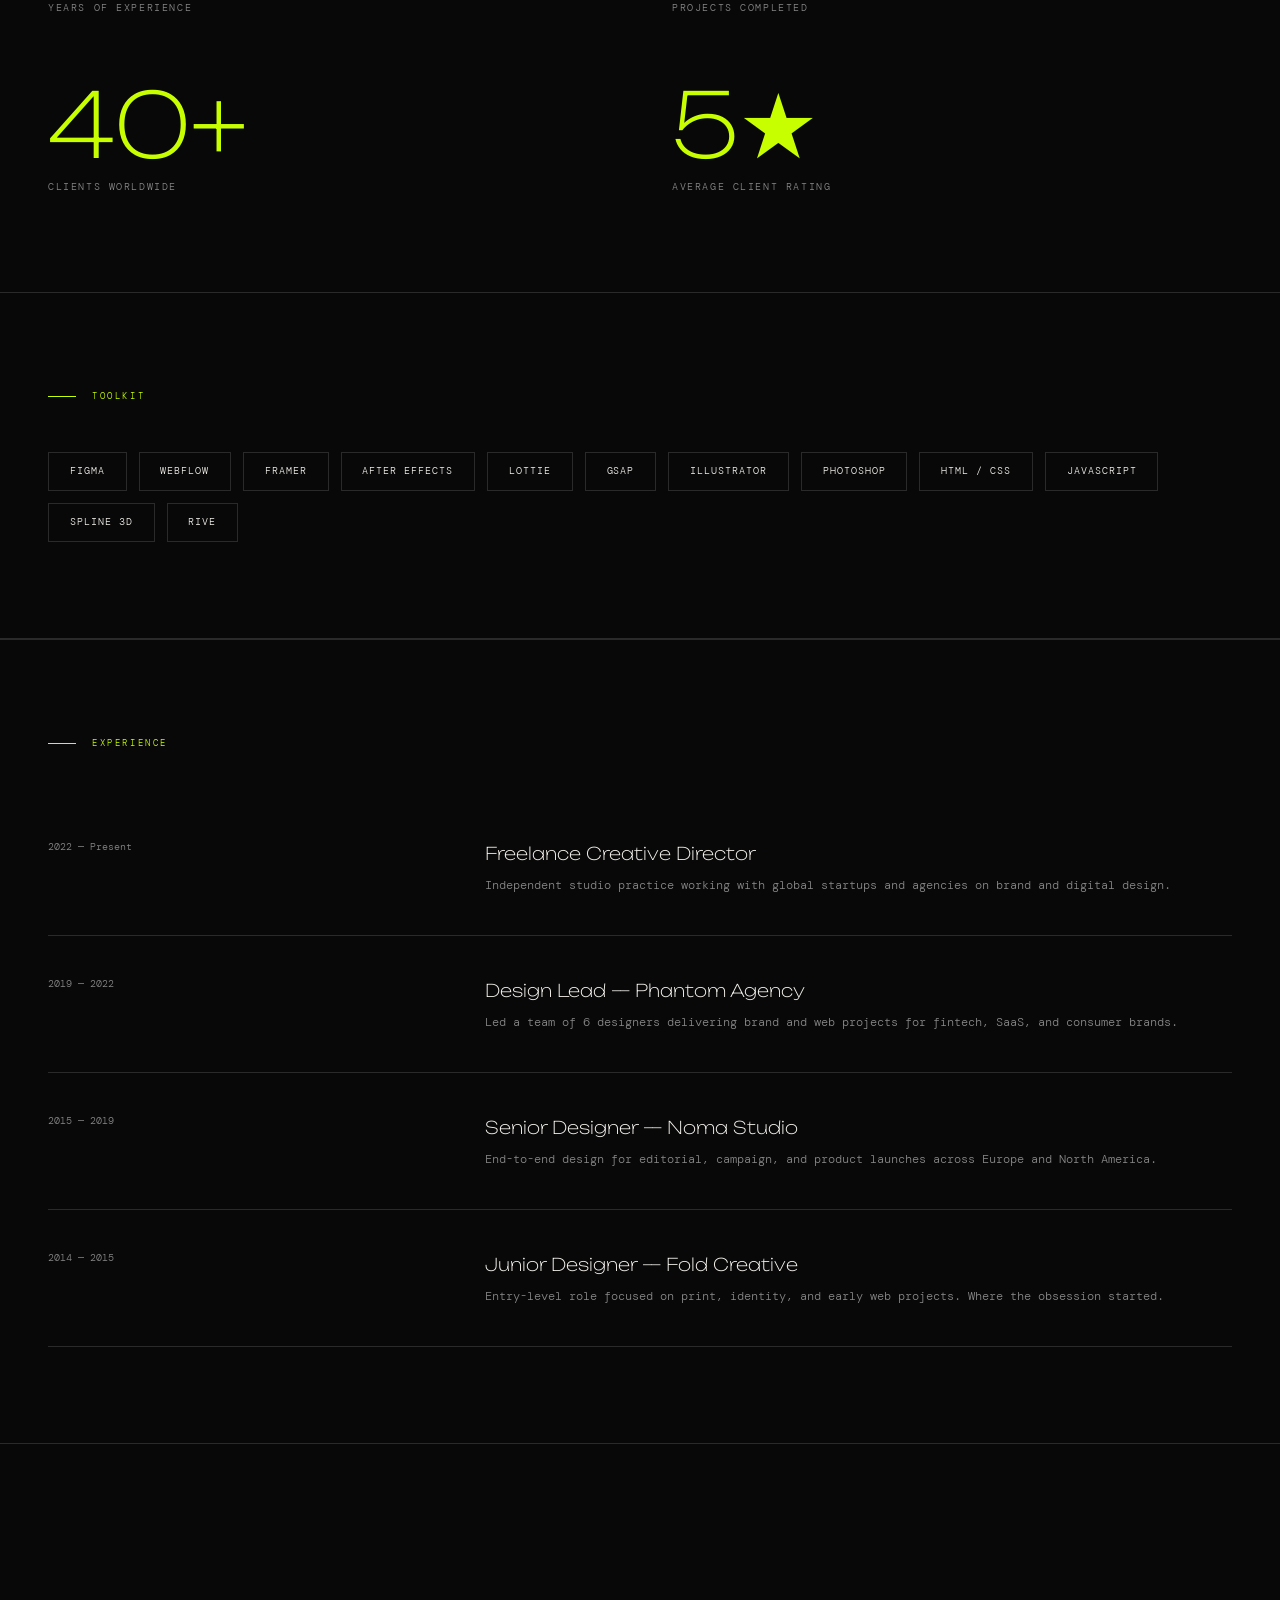
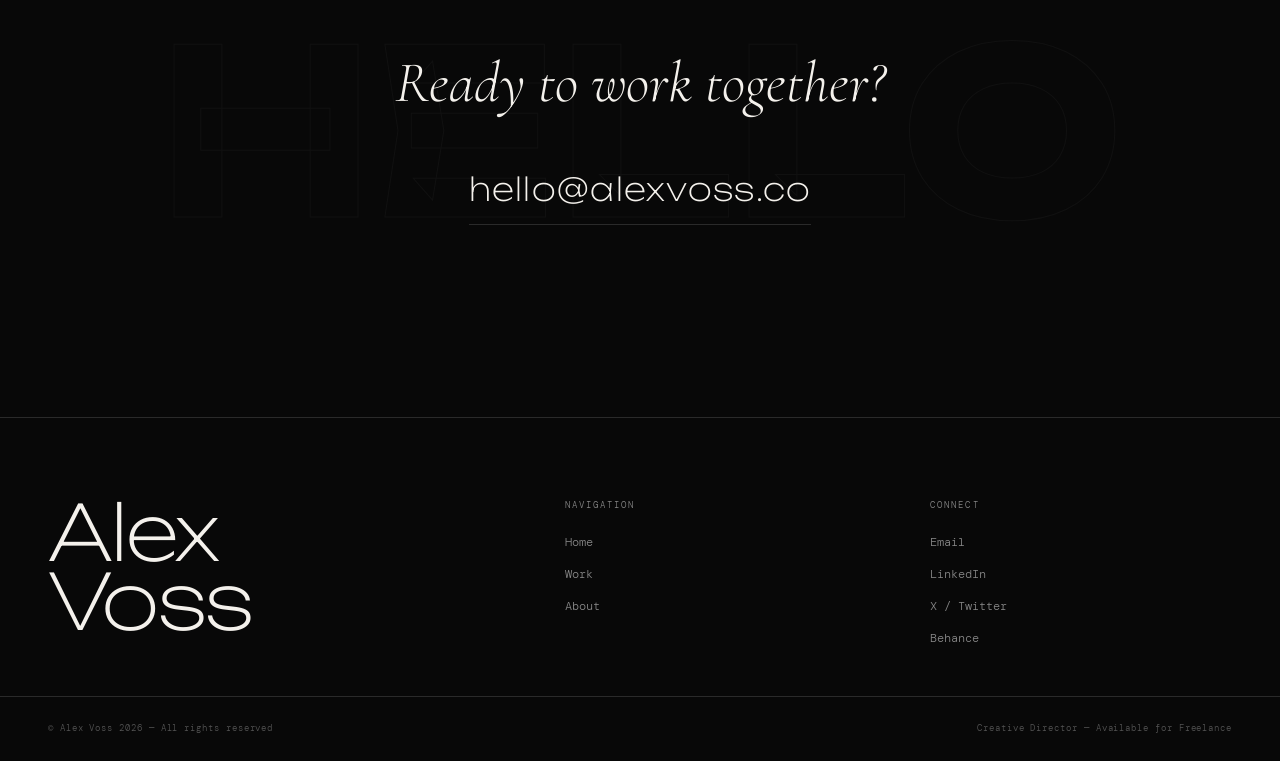
==== commit f0c296a7: "Update about.html" ====
--- a/about.html
+++ b/about.html
@@ -182,7 +182,7 @@
   <!-- SCRIPTS -->
   <script src="https://cdnjs.cloudflare.com/ajax/libs/gsap/3.12.5/gsap.min.js"></script>
   <script src="https://cdnjs.cloudflare.com/ajax/libs/gsap/3.12.5/ScrollTrigger.min.js"></script>
-  <script src="https://cdn.jsdelivr.net/npm/@studio-freight/lenis@1.0.42/bundled/lenis.min.js"></script>
+  <script src="https://unpkg.com/lenis@1.1.14/dist/lenis.min.js"></script>
   <script>gsap.registerPlugin(ScrollTrigger);</script>
   <script src="js/main.js"></script>
 </body>
--- a/css/style.css
+++ b/css/style.css
@@ -3,72 +3,117 @@
 
 /* ─── VARIABLES ──────────────────────────────────────────── */
 :root {
-  --black: #080808;
-  --white: #f5f2ed;
-  --grey: #3a3a3a;
+  --black:      #080808;
+  --white:      #f4f1ec;
+  --grey:       #2a2a2a;
+  --grey-mid:   #555;
   --grey-light: #888;
-  --accent: #c8ff00;
+  --accent:     #c8ff00;
   --font-display: 'Unbounded', sans-serif;
-  --font-serif: 'Cormorant Garamond', serif;
-  --font-mono: 'DM Mono', monospace;
+  --font-serif:   'Cormorant Garamond', serif;
+  --font-mono:    'DM Mono', monospace;
 }
 
 /* ─── RESET ──────────────────────────────────────────────── */
 *, *::before, *::after { box-sizing: border-box; margin: 0; padding: 0; }
-html { scroll-behavior: smooth; font-size: 16px; }
+html { scroll-behavior: auto; font-size: 16px; } /* lenis handles smooth */
 body {
   background: var(--black);
   color: var(--white);
   font-family: var(--font-mono);
   font-weight: 300;
-  line-height: 1.6;
+  line-height: 1.65;
   overflow-x: hidden;
   cursor: none;
 }
-a { color: inherit; text-decoration: none; }
+a  { color: inherit; text-decoration: none; }
 img { display: block; max-width: 100%; }
-ul { list-style: none; }
+ul  { list-style: none; }
+
+/* ─── PRELOADER ──────────────────────────────────────────── */
+.preloader {
+  position: fixed;
+  inset: 0;
+  z-index: 9999;
+  display: flex;
+  flex-direction: column;
+  align-items: center;
+  justify-content: center;
+  background: var(--black);
+  pointer-events: none;
+}
+.pre-bars {
+  display: flex;
+  gap: 3px;
+  position: absolute;
+  inset: 0;
+}
+.pre-bar {
+  flex: 1;
+  background: var(--black);
+  border-right: 1px solid #111;
+  transform-origin: bottom;
+}
+/* bars revealed over dark bg */
+.pre-logo {
+  font-family: var(--font-display);
+  font-size: clamp(1.5rem, 4vw, 3rem);
+  font-weight: 200;
+  letter-spacing: 0.1em;
+  color: var(--white);
+  position: relative;
+  z-index: 1;
+  margin-bottom: 1rem;
+}
+.pre-counter {
+  font-family: var(--font-mono);
+  font-size: 0.65rem;
+  letter-spacing: 0.25em;
+  color: var(--grey-light);
+  position: relative;
+  z-index: 1;
+}
 
 /* ─── CUSTOM CURSOR ──────────────────────────────────────── */
 .cursor {
   position: fixed;
-  width: 12px; height: 12px;
+  width: 10px; height: 10px;
   background: var(--accent);
-  border-radius: 50%;
-  pointer-events: none;
-  z-index: 9999;
-  transform: translate(-50%, -50%);
-  transition: transform 0.1s ease, width 0.3s ease, height 0.3s ease, background 0.3s ease;
-  mix-blend-mode: difference;
-}
-.cursor.grow { width: 48px; height: 48px; }
-.cursor-ring {
-  position: fixed;
-  width: 36px; height: 36px;
-  border: 1px solid rgba(200,255,0,0.4);
   border-radius: 50%;
   pointer-events: none;
   z-index: 9998;
   transform: translate(-50%, -50%);
-  transition: all 0.15s ease;
+  mix-blend-mode: difference;
+  will-change: transform, left, top;
+}
+.cursor-ring {
+  position: fixed;
+  width: 38px; height: 38px;
+  border: 1px solid rgba(200,255,0,0.5);
+  border-radius: 50%;
+  pointer-events: none;
+  z-index: 9997;
+  transform: translate(-50%, -50%);
+  will-change: left, top;
 }
 
 /* ─── NAV ────────────────────────────────────────────────── */
 nav {
   position: fixed;
   top: 0; left: 0; right: 0;
-  z-index: 100;
+  z-index: 500;
   display: flex;
   justify-content: space-between;
   align-items: center;
-  padding: 1.5rem 3rem;
+  padding: 1.6rem 3rem;
   mix-blend-mode: difference;
+  will-change: transform;
 }
 .nav-logo {
   font-family: var(--font-display);
-  font-size: 0.75rem;
+  font-size: 0.7rem;
   font-weight: 400;
-  letter-spacing: 0.15em;
+  letter-spacing: 0.18em;
   text-transform: uppercase;
   color: var(--white);
 }
@@ -79,36 +124,26 @@
 }
 .nav-links a {
   font-family: var(--font-mono);
-  font-size: 0.7rem;
-  letter-spacing: 0.12em;
+  font-size: 0.65rem;
+  letter-spacing: 0.14em;
   text-transform: uppercase;
   color: var(--white);
-  opacity: 0.6;
-  transition: opacity 0.3s ease;
+  opacity: 0.5;
+  transition: opacity 0.3s;
   position: relative;
 }
 .nav-links a::after {
   content: '';
   position: absolute;
-  bottom: -2px; left: 0;
+  bottom: -3px; left: 0;
   width: 0; height: 1px;
   background: var(--accent);
-  transition: width 0.3s ease;
-}
-.nav-links a:hover { opacity: 1; }
+  transition: width 0.35s ease;
+}
+.nav-links a:hover,
+.nav-links a.active { opacity: 1; }
+.nav-links a.active::after,
 .nav-links a:hover::after { width: 100%; }
-.nav-links a.active { opacity: 1; }
-
-/* ─── PAGE TRANSITIONS ───────────────────────────────────── */
-.page-transition {
-  position: fixed;
-  top: 0; left: 0;
-  width: 100%; height: 100%;
-  background: var(--black);
-  z-index: 1000;
-  transform: translateY(100%);
-  pointer-events: none;
-}
 
 /* ─── HERO ───────────────────────────────────────────────── */
 .hero {
@@ -116,37 +151,48 @@
   display: flex;
   flex-direction: column;
   justify-content: flex-end;
-  padding: 3rem;
+  padding: 3rem 3rem 4rem;
   position: relative;
   overflow: hidden;
 }
 .hero-eyebrow {
   font-family: var(--font-mono);
-  font-size: 0.65rem;
-  letter-spacing: 0.2em;
+  font-size: 0.62rem;
+  letter-spacing: 0.22em;
   text-transform: uppercase;
   color: var(--accent);
   margin-bottom: 1.5rem;
-}
+  opacity: 0; /* animated in */
+}
+/* Each line has an overflow:hidden clip */
 .hero-name {
   font-family: var(--font-display);
-  font-size: clamp(4rem, 12vw, 11rem);
+  font-size: clamp(4.5rem, 13vw, 12rem);
   font-weight: 200;
   line-height: 0.88;
-  letter-spacing: -0.02em;
-  overflow: hidden;
-}
-.hero-name span { display: block; }
-.hero-name .line-2 { padding-left: 15vw; }
+  letter-spacing: -0.03em;
+}
+.hero-line {
+  display: block;
+  overflow: hidden;
+  line-height: 1;
+  padding-bottom: 0.05em;
+}
+.hero-line:nth-child(2) { padding-left: 12vw; }
+.hero-line-inner {
+  display: block;
+  /* GSAP animates yPercent from 110 → 0 */
+}
 .hero-tagline {
   font-family: var(--font-serif);
-  font-size: clamp(1.1rem, 2.5vw, 1.8rem);
+  font-size: clamp(1rem, 2.2vw, 1.6rem);
+  font-style: italic;
   font-weight: 300;
-  font-style: italic;
   color: var(--grey-light);
   margin-top: 2rem;
-  max-width: 500px;
+  max-width: 460px;
   margin-left: auto;
+  opacity: 0; /* animated in */
 }
 .hero-scroll {
   position: absolute;
@@ -156,31 +202,55 @@
   display: flex;
   flex-direction: column;
   align-items: center;
-  gap: 0.5rem;
-  font-size: 0.6rem;
-  letter-spacing: 0.2em;
-  text-transform: uppercase;
-  opacity: 0.4;
-  animation: scrollBounce 2s ease-in-out infinite;
+  gap: 0.4rem;
+  font-size: 0.55rem;
+  letter-spacing: 0.22em;
+  text-transform: uppercase;
+  color: var(--grey-light);
+  opacity: 0; /* animated in */
+  animation: scrollBob 2.2s ease-in-out infinite 1.5s;
 }
 .hero-scroll::after {
   content: '';
-  width: 1px;
-  height: 60px;
-  background: var(--white);
-}
-@keyframes scrollBounce {
+  width: 1px; height: 55px;
+  background: var(--grey-mid);
+}
+@keyframes scrollBob {
   0%, 100% { transform: translateX(-50%) translateY(0); }
-  50% { transform: translateX(-50%) translateY(8px); }
+  50%       { transform: translateX(-50%) translateY(10px); }
+}
+.available-badge {
+  display: inline-flex;
+  align-items: center;
+  gap: 0.6rem;
+  font-family: var(--font-mono);
+  font-size: 0.58rem;
+  letter-spacing: 0.16em;
+  text-transform: uppercase;
+  color: var(--grey-light);
+  border: 1px solid var(--grey);
+  padding: 0.5rem 1rem;
+  margin-bottom: 2.5rem;
+  opacity: 0; /* animated in */
+  width: fit-content;
+}
+.badge-dot {
+  width: 6px; height: 6px;
+  background: var(--accent);
+  border-radius: 50%;
+  animation: pulse 2s ease-in-out infinite;
+}
+@keyframes pulse {
+  0%, 100% { opacity: 1; transform: scale(1); }
+  50%       { opacity: 0.4; transform: scale(0.7); }
 }
 .hero-year {
   position: absolute;
-  top: 50%;
-  right: 3rem;
-  font-family: var(--font-mono);
-  font-size: 0.65rem;
+  top: 50%; right: 3rem;
+  font-family: var(--font-mono);
+  font-size: 0.6rem;
   letter-spacing: 0.15em;
-  color: var(--grey-light);
+  color: var(--grey);
   writing-mode: vertical-rl;
   transform: translateY(-50%);
 }
@@ -190,38 +260,34 @@
   border-top: 1px solid var(--grey);
   border-bottom: 1px solid var(--grey);
   overflow: hidden;
-  padding: 1rem 0;
-  background: var(--black);
+  padding: 0.9rem 0;
 }
 .marquee-track {
   display: flex;
-  gap: 4rem;
+  gap: 3.5rem;
   white-space: nowrap;
-  animation: marquee 20s linear infinite;
   width: max-content;
+  animation: marquee 18s linear infinite;
 }
 .marquee-track span {
   font-family: var(--font-serif);
   font-size: 1rem;
   font-style: italic;
   color: var(--grey-light);
-  letter-spacing: 0.05em;
-}
-.marquee-track .dot {
-  color: var(--accent);
-  font-style: normal;
-}
+  letter-spacing: 0.04em;
+}
+.marquee-track .mdot { color: var(--accent); font-style: normal; }
 @keyframes marquee {
   from { transform: translateX(0); }
-  to { transform: translateX(-50%); }
-}
-
-/* ─── SECTIONS ───────────────────────────────────────────── */
+  to   { transform: translateX(-50%); }
+}
+
+/* ─── SECTION BASE ───────────────────────────────────────── */
 section { padding: 8rem 3rem; }
 .section-label {
   font-family: var(--font-mono);
-  font-size: 0.6rem;
-  letter-spacing: 0.25em;
+  font-size: 0.58rem;
+  letter-spacing: 0.28em;
   text-transform: uppercase;
   color: var(--accent);
   margin-bottom: 3rem;
@@ -232,12 +298,42 @@
 .section-label::before {
   content: '';
   display: inline-block;
-  width: 30px;
-  height: 1px;
+  width: 28px; height: 1px;
   background: var(--accent);
 }
 
-/* ─── HOME: SERVICES ─────────────────────────────────────── */
+/* ─── FLOATING SHAPES (hero bg) ──────────────────────────── */
+.shapes-bg {
+  position: absolute;
+  inset: 0;
+  pointer-events: none;
+  overflow: hidden;
+}
+.float-shape {
+  position: absolute;
+  will-change: transform;
+}
+.shape-square {
+  width: 180px; height: 180px;
+  border: 1px solid rgba(255,255,255,0.04);
+  top: 15%; right: 8%;
+  transform: rotate(20deg);
+}
+.shape-circle {
+  width: 320px; height: 320px;
+  border: 1px solid rgba(200,255,0,0.05);
+  border-radius: 50%;
+  bottom: 20%; left: -5%;
+}
+.shape-pill {
+  width: 100px; height: 220px;
+  border: 1px solid rgba(255,255,255,0.035);
+  border-radius: 100px;
+  top: 30%; left: 42%;
+  transform: rotate(-15deg);
+}
+
+/* ─── SERVICES GRID ──────────────────────────────────────── */
 .services-grid {
   display: grid;
   grid-template-columns: 1fr 1fr;
@@ -251,40 +347,53 @@
   display: flex;
   flex-direction: column;
   gap: 1rem;
-  transition: background 0.4s ease;
-  position: relative;
-  overflow: hidden;
-}
-.service-item:hover { background: #0f0f0f; }
+  position: relative;
+  overflow: hidden;
+  will-change: transform;
+}
+.service-item::before {
+  content: '';
+  position: absolute;
+  inset: 0;
+  background: #0e0e0e;
+  transform: scaleY(0);
+  transform-origin: bottom;
+  transition: transform 0.5s cubic-bezier(0.4, 0, 0.2, 1);
+  z-index: 0;
+}
+.service-item:hover::before { transform: scaleY(1); }
+.service-item > * { position: relative; z-index: 1; }
 .service-num {
   font-family: var(--font-mono);
-  font-size: 0.6rem;
+  font-size: 0.58rem;
   color: var(--grey-light);
   letter-spacing: 0.15em;
 }
 .service-title {
   font-family: var(--font-display);
-  font-size: clamp(1.3rem, 3vw, 2rem);
+  font-size: clamp(1.3rem, 2.8vw, 2rem);
   font-weight: 200;
   line-height: 1.1;
 }
 .service-desc {
-  font-size: 0.8rem;
+  font-size: 0.78rem;
   color: var(--grey-light);
   max-width: 300px;
-  line-height: 1.7;
-}
+  line-height: 1.75;
+}
+.parallax-wrap { overflow: hidden; }
 .service-img {
   width: 100%;
   height: 260px;
   object-fit: cover;
   margin-top: 1.5rem;
   opacity: 0.7;
-  transition: opacity 0.4s ease;
+  transition: opacity 0.5s;
+  will-change: transform;
 }
 .service-item:hover .service-img { opacity: 1; }
 
-/* ─── HOME: ABOUT STRIP ──────────────────────────────────── */
+/* ─── ABOUT STRIP ────────────────────────────────────────── */
 .about-strip {
   background: var(--white);
   color: var(--black);
@@ -296,31 +405,28 @@
   font-family: var(--font-serif);
   font-size: clamp(2rem, 5vw, 4.5rem);
   font-weight: 300;
-  line-height: 1.15;
+  line-height: 1.18;
   max-width: 900px;
 }
-.about-big-text em {
-  font-style: italic;
-  color: #555;
-}
+.about-big-text em { font-style: italic; color: #666; }
 .about-cta {
   display: inline-flex;
   align-items: center;
-  gap: 1rem;
+  gap: 0.9rem;
   margin-top: 3rem;
   font-family: var(--font-mono);
-  font-size: 0.7rem;
+  font-size: 0.68rem;
   letter-spacing: 0.15em;
   text-transform: uppercase;
   color: var(--black);
   border-bottom: 1px solid var(--black);
-  padding-bottom: 0.25rem;
-  transition: gap 0.3s ease;
+  padding-bottom: 0.3rem;
+  transition: gap 0.35s ease;
 }
 .about-cta:hover { gap: 2rem; }
 .about-cta::after { content: '→'; }
 
-/* ─── HOME: CTA ──────────────────────────────────────────── */
+/* ─── CTA ────────────────────────────────────────────────── */
 .cta-section {
   text-align: center;
   padding: 12rem 3rem;
@@ -330,20 +436,20 @@
 .cta-section::before {
   content: 'HELLO';
   position: absolute;
-  top: 50%;
-  left: 50%;
+  top: 50%; left: 50%;
   transform: translate(-50%, -50%);
   font-family: var(--font-display);
-  font-size: clamp(8rem, 20vw, 18rem);
+  font-size: clamp(7rem, 18vw, 16rem);
   font-weight: 700;
   color: transparent;
   -webkit-text-stroke: 1px var(--grey);
   pointer-events: none;
-  opacity: 0.3;
+  opacity: 0.25;
+  user-select: none;
 }
 .cta-section h2 {
   font-family: var(--font-serif);
-  font-size: clamp(2rem, 5vw, 4rem);
+  font-size: clamp(2rem, 4.5vw, 4rem);
   font-weight: 300;
   font-style: italic;
   margin-bottom: 2rem;
@@ -351,13 +457,14 @@
 }
 .cta-email {
   font-family: var(--font-display);
-  font-size: clamp(1.2rem, 3vw, 2.2rem);
-  font-weight: 200;
-  letter-spacing: 0.05em;
+  font-size: clamp(1.1rem, 2.8vw, 2rem);
+  font-weight: 200;
+  letter-spacing: 0.04em;
   border-bottom: 1px solid var(--grey);
   padding-bottom: 0.5rem;
-  transition: color 0.3s ease, border-color 0.3s ease;
-  position: relative;
+  transition: color 0.3s, border-color 0.3s;
+  position: relative;
+  display: inline-block;
 }
 .cta-email:hover { color: var(--accent); border-color: var(--accent); }
 
@@ -374,66 +481,69 @@
   font-size: clamp(3rem, 10vw, 9rem);
   font-weight: 200;
   line-height: 0.9;
-}
-.work-hero h1 span {
+  overflow: hidden;
+}
+.work-hero h1 > span {
   display: block;
   font-family: var(--font-serif);
   font-style: italic;
-  font-size: 0.4em;
+  font-size: 0.38em;
   color: var(--grey-light);
   font-weight: 300;
-  margin-bottom: 0.5rem;
+  margin-bottom: 0.6rem;
 }
 .work-nav-sticky {
   position: sticky;
-  top: 76px;
+  top: 72px;
   z-index: 50;
   background: var(--black);
   border-bottom: 1px solid var(--grey);
   padding: 0 3rem;
   display: flex;
-  gap: 0;
   overflow-x: auto;
   scrollbar-width: none;
 }
 .work-nav-sticky::-webkit-scrollbar { display: none; }
 .work-nav-sticky a {
   font-family: var(--font-mono);
-  font-size: 0.6rem;
+  font-size: 0.58rem;
   letter-spacing: 0.15em;
   text-transform: uppercase;
   color: var(--grey-light);
-  padding: 1rem 1.5rem;
+  padding: 1rem 1.4rem;
   border-right: 1px solid var(--grey);
   white-space: nowrap;
-  transition: color 0.3s ease, background 0.3s ease;
-}
-.work-nav-sticky a:hover { color: var(--white); background: #111; }
+  transition: background 0.3s;
+}
+.work-nav-sticky a:hover { background: #111; }
 
 /* ─── WORK ITEMS ─────────────────────────────────────────── */
 .work-item {
   border-bottom: 1px solid var(--grey);
-  padding: 5rem 3rem;
+  padding: 6rem 3rem;
   display: grid;
   grid-template-columns: 1fr 2fr;
-  gap: 5rem;
+  gap: 6rem;
   align-items: start;
 }
-.work-item-meta { position: sticky; top: 150px; }
+.work-item-meta {
+  position: sticky;
+  top: 140px;
+}
 .work-item-tag {
   font-family: var(--font-mono);
-  font-size: 0.6rem;
-  letter-spacing: 0.2em;
+  font-size: 0.58rem;
+  letter-spacing: 0.22em;
   text-transform: uppercase;
   color: var(--accent);
   margin-bottom: 0.75rem;
 }
 .work-item-title {
   font-family: var(--font-display);
-  font-size: clamp(1.5rem, 3vw, 2.5rem);
-  font-weight: 200;
-  line-height: 1.1;
-  margin-bottom: 0.5rem;
+  font-size: clamp(1.6rem, 3vw, 2.6rem);
+  font-weight: 200;
+  line-height: 1.05;
+  margin-bottom: 0.4rem;
 }
 .work-item-subtitle {
   font-family: var(--font-serif);
@@ -444,53 +554,50 @@
 }
 .work-item-year {
   font-family: var(--font-mono);
-  font-size: 0.65rem;
-  color: var(--grey-light);
-  margin-bottom: 2rem;
-}
-.work-item-detail { margin-bottom: 1rem; }
+  font-size: 0.6rem;
+  color: var(--grey-mid);
+  margin-bottom: 2.5rem;
+}
+.work-item-detail { margin-bottom: 1.2rem; }
 .work-item-detail-label {
   font-family: var(--font-mono);
-  font-size: 0.6rem;
-  letter-spacing: 0.15em;
-  text-transform: uppercase;
-  color: var(--grey-light);
-  margin-bottom: 0.4rem;
-}
-.work-item-detail-text { font-size: 0.8rem; line-height: 1.6; }
+  font-size: 0.56rem;
+  letter-spacing: 0.18em;
+  text-transform: uppercase;
+  color: var(--grey-light);
+  margin-bottom: 0.35rem;
+}
+.work-item-detail-text { font-size: 0.78rem; line-height: 1.7; }
 .work-item-link {
   display: inline-flex;
   align-items: center;
   gap: 0.75rem;
   margin-top: 2rem;
   font-family: var(--font-mono);
-  font-size: 0.65rem;
+  font-size: 0.62rem;
   letter-spacing: 0.15em;
   text-transform: uppercase;
   border: 1px solid var(--grey);
-  padding: 0.75rem 1.5rem;
-  transition: all 0.3s ease;
+  padding: 0.8rem 1.6rem;
+  transition: background 0.3s, color 0.3s, border-color 0.3s, gap 0.3s;
 }
 .work-item-link:hover {
   background: var(--white);
   color: var(--black);
   border-color: var(--white);
-  gap: 1.25rem;
+  gap: 1.4rem;
 }
 .work-images { display: flex; flex-direction: column; gap: 1rem; }
 .work-images img {
   width: 100%;
   object-fit: cover;
-  opacity: 0.85;
-  transition: opacity 0.4s ease;
+  opacity: 0.82;
+  transition: opacity 0.4s;
+  will-change: transform;
 }
 .work-images img:hover { opacity: 1; }
-.work-images .img-row {
-  display: grid;
-  grid-template-columns: 1fr 1fr;
-  gap: 1rem;
-}
-.work-images img.tall { height: 500px; }
+.work-images .img-row { display: grid; grid-template-columns: 1fr 1fr; gap: 1rem; }
+.work-images img.tall   { height: 500px; }
 .work-images img.medium { height: 320px; }
 
 /* ─── ABOUT PAGE ─────────────────────────────────────────── */
@@ -506,38 +613,56 @@
 }
 .about-hero h1 {
   font-family: var(--font-display);
-  font-size: clamp(3rem, 10vw, 9rem);
-  font-weight: 200;
-  line-height: 0.9;
+  font-size: clamp(2.5rem, 9vw, 8rem);
+  font-weight: 200;
+  line-height: 0.92;
   max-width: 800px;
+  position: relative;
+}
+.about-hero h1 small {
+  display: block;
+  font-family: var(--font-serif);
+  font-style: italic;
+  font-size: 0.28em;
+  color: var(--grey-light);
+  font-weight: 300;
+  margin-top: 1.5rem;
+  letter-spacing: 0;
 }
 .about-hero-img {
   position: absolute;
   right: 0; top: 0;
   height: 100%;
-  width: 40%;
+  width: 38%;
   object-fit: cover;
-  opacity: 0.3;
+  opacity: 0.25;
 }
 .about-body {
   display: grid;
-  grid-template-columns: 1fr 1.5fr;
+  grid-template-columns: 1fr 1.6fr;
   gap: 8rem;
   padding: 8rem 3rem;
   border-bottom: 1px solid var(--grey);
 }
 .about-body p {
   font-family: var(--font-serif);
-  font-size: 1.15rem;
-  line-height: 1.8;
+  font-size: 1.12rem;
+  line-height: 1.85;
   color: var(--grey-light);
   margin-bottom: 1.5rem;
 }
 .about-body p strong { color: var(--white); font-weight: 400; }
+.about-meta {
+  font-family: var(--font-display);
+  font-size: clamp(0.85rem, 1.8vw, 1.2rem);
+  font-weight: 200;
+  line-height: 1.5;
+  color: var(--grey-light);
+}
 .about-stats {
   display: grid;
   grid-template-columns: 1fr 1fr;
-  gap: 3rem;
+  gap: 4rem;
   padding: 6rem 3rem;
   border-bottom: 1px solid var(--grey);
 }
@@ -550,11 +675,11 @@
 }
 .about-stat-label {
   font-family: var(--font-mono);
-  font-size: 0.65rem;
-  letter-spacing: 0.15em;
-  text-transform: uppercase;
-  color: var(--grey-light);
-  margin-top: 0.5rem;
+  font-size: 0.62rem;
+  letter-spacing: 0.16em;
+  text-transform: uppercase;
+  color: var(--grey-light);
+  margin-top: 0.6rem;
 }
 .skills-grid {
   padding: 6rem 3rem;
@@ -568,48 +693,66 @@
 }
 .skill-tag {
   font-family: var(--font-mono);
-  font-size: 0.65rem;
+  font-size: 0.62rem;
   letter-spacing: 0.1em;
   text-transform: uppercase;
   border: 1px solid var(--grey);
-  padding: 0.6rem 1.2rem;
-  transition: all 0.3s ease;
-}
-.skill-tag:hover {
-  border-color: var(--accent);
-  color: var(--accent);
-}
+  padding: 0.65rem 1.3rem;
+  transition: border-color 0.3s, color 0.3s;
+  cursor: default;
+}
+.skill-tag:hover { border-color: var(--accent); color: var(--accent); }
+.exp-row {
+  display: grid;
+  grid-template-columns: 1fr 2fr;
+  gap: 4rem;
+  padding: 2.5rem 0;
+  border-bottom: 1px solid var(--grey);
+}
+.exp-year {
+  font-family: var(--font-mono);
+  font-size: 0.62rem;
+  color: var(--grey-light);
+}
+.exp-title {
+  font-family: var(--font-display);
+  font-size: 1.1rem;
+  font-weight: 200;
+  margin-bottom: 0.4rem;
+}
+.exp-desc { font-size: 0.78rem; color: var(--grey-light); }
 
 /* ─── FOOTER ─────────────────────────────────────────────── */
 footer {
-  padding: 4rem 3rem;
+  padding: 5rem 3rem 3rem;
   border-top: 1px solid var(--grey);
   display: grid;
-  grid-template-columns: 1fr 1fr 1fr;
-  gap: 3rem;
+  grid-template-columns: 1.5fr 1fr 1fr;
+  gap: 4rem;
   align-items: start;
 }
 .footer-name {
   font-family: var(--font-display);
-  font-size: clamp(2rem, 5vw, 4rem);
+  font-size: clamp(2.5rem, 6vw, 5rem);
   font-weight: 200;
   line-height: 0.9;
-  grid-column: 1 / -1;
+  letter-spacing: -0.02em;
+  overflow: hidden;
 }
 .footer-col-label {
   font-family: var(--font-mono);
-  font-size: 0.6rem;
-  letter-spacing: 0.2em;
-  text-transform: uppercase;
-  color: var(--grey-light);
-  margin-bottom: 1rem;
-}
-.footer-links { display: flex; flex-direction: column; gap: 0.75rem; }
+  font-size: 0.58rem;
+  letter-spacing: 0.22em;
+  text-transform: uppercase;
+  color: var(--grey-light);
+  margin-bottom: 1.2rem;
+}
+.footer-links { display: flex; flex-direction: column; gap: 0.8rem; }
 .footer-links a {
   font-family: var(--font-mono);
-  font-size: 0.75rem;
-  color: var(--grey-light);
-  transition: color 0.3s ease;
+  font-size: 0.73rem;
+  color: var(--grey-light);
+  transition: color 0.3s;
 }
 .footer-links a:hover { color: var(--accent); }
 .footer-bottom {
@@ -618,52 +761,39 @@
   display: flex;
   justify-content: space-between;
   font-family: var(--font-mono);
-  font-size: 0.6rem;
-  color: var(--grey-light);
+  font-size: 0.58rem;
+  color: var(--grey-mid);
   letter-spacing: 0.1em;
 }
-
-/* ─── ANIMATIONS ─────────────────────────────────────────── */
-.reveal {
-  opacity: 0;
-  transform: translateY(40px);
-  transition: opacity 0.8s ease, transform 0.8s ease;
-}
-.reveal.visible {
-  opacity: 1;
-  transform: translateY(0);
-}
-.reveal-delay-1 { transition-delay: 0.1s; }
-.reveal-delay-2 { transition-delay: 0.2s; }
-.reveal-delay-3 { transition-delay: 0.3s; }
 
 /* ─── NOISE OVERLAY ──────────────────────────────────────── */
 body::after {
   content: '';
   position: fixed;
-  top: 0; left: 0;
-  width: 100%; height: 100%;
+  inset: 0;
   pointer-events: none;
-  z-index: 9990;
-  background-image: url("data:image/svg+xml,%3Csvg viewBox='0 0 512 512' xmlns='http://www.w3.org/2000/svg'%3E%3Cfilter id='noise'%3E%3CfeTurbulence type='fractalNoise' baseFrequency='0.85' numOctaves='4' stitchTiles='stitch'/%3E%3C/filter%3E%3Crect width='100%25' height='100%25' filter='url(%23noise)' opacity='1'/%3E%3C/svg%3E");
-  opacity: 0.025;
+  z-index: 9000;
+  background-image: url("data:image/svg+xml,%3Csvg viewBox='0 0 512 512' xmlns='http://www.w3.org/2000/svg'%3E%3Cfilter id='n'%3E%3CfeTurbulence type='fractalNoise' baseFrequency='0.9' numOctaves='4' stitchTiles='stitch'/%3E%3C/filter%3E%3Crect width='100%25' height='100%25' filter='url(%23n)'/%3E%3C/svg%3E");
+  opacity: 0.028;
 }
 
 /* ─── MOBILE ─────────────────────────────────────────────── */
 @media (max-width: 768px) {
+  body { cursor: auto; }
+  .cursor, .cursor-ring { display: none; }
   nav { padding: 1.25rem 1.5rem; }
   section { padding: 5rem 1.5rem; }
-  .hero { padding: 1.5rem; }
-  .hero-name .line-2 { padding-left: 8vw; }
+  .hero { padding: 1.5rem 1.5rem 3rem; }
+  .hero-line:nth-child(2) { padding-left: 6vw; }
   .services-grid { grid-template-columns: 1fr; }
-  .work-item { grid-template-columns: 1fr; gap: 2rem; }
+  .work-item { grid-template-columns: 1fr; gap: 2.5rem; padding: 4rem 1.5rem; }
   .work-item-meta { position: static; }
-  .about-body { grid-template-columns: 1fr; gap: 3rem; }
-  .about-stats { grid-template-columns: 1fr 1fr; }
-  footer { grid-template-columns: 1fr; }
-  .footer-name { grid-column: 1; }
-  .footer-bottom { flex-direction: column; gap: 0.5rem; }
-  .cursor, .cursor-ring { display: none; }
-  body { cursor: auto; }
+  .about-body { grid-template-columns: 1fr; gap: 3rem; padding: 5rem 1.5rem; }
+  .about-stats { grid-template-columns: 1fr 1fr; padding: 4rem 1.5rem; }
+  .about-hero-img { width: 100%; opacity: 0.1; }
+  footer { grid-template-columns: 1fr; gap: 2.5rem; padding: 4rem 1.5rem 2rem; }
+  .footer-bottom { flex-direction: column; gap: 0.5rem; padding: 1.5rem; }
   .work-nav-sticky { padding: 0 1.5rem; }
-}
+  .skills-grid { padding: 4rem 1.5rem; }
+  .cta-section { padding: 8rem 1.5rem; }
+}
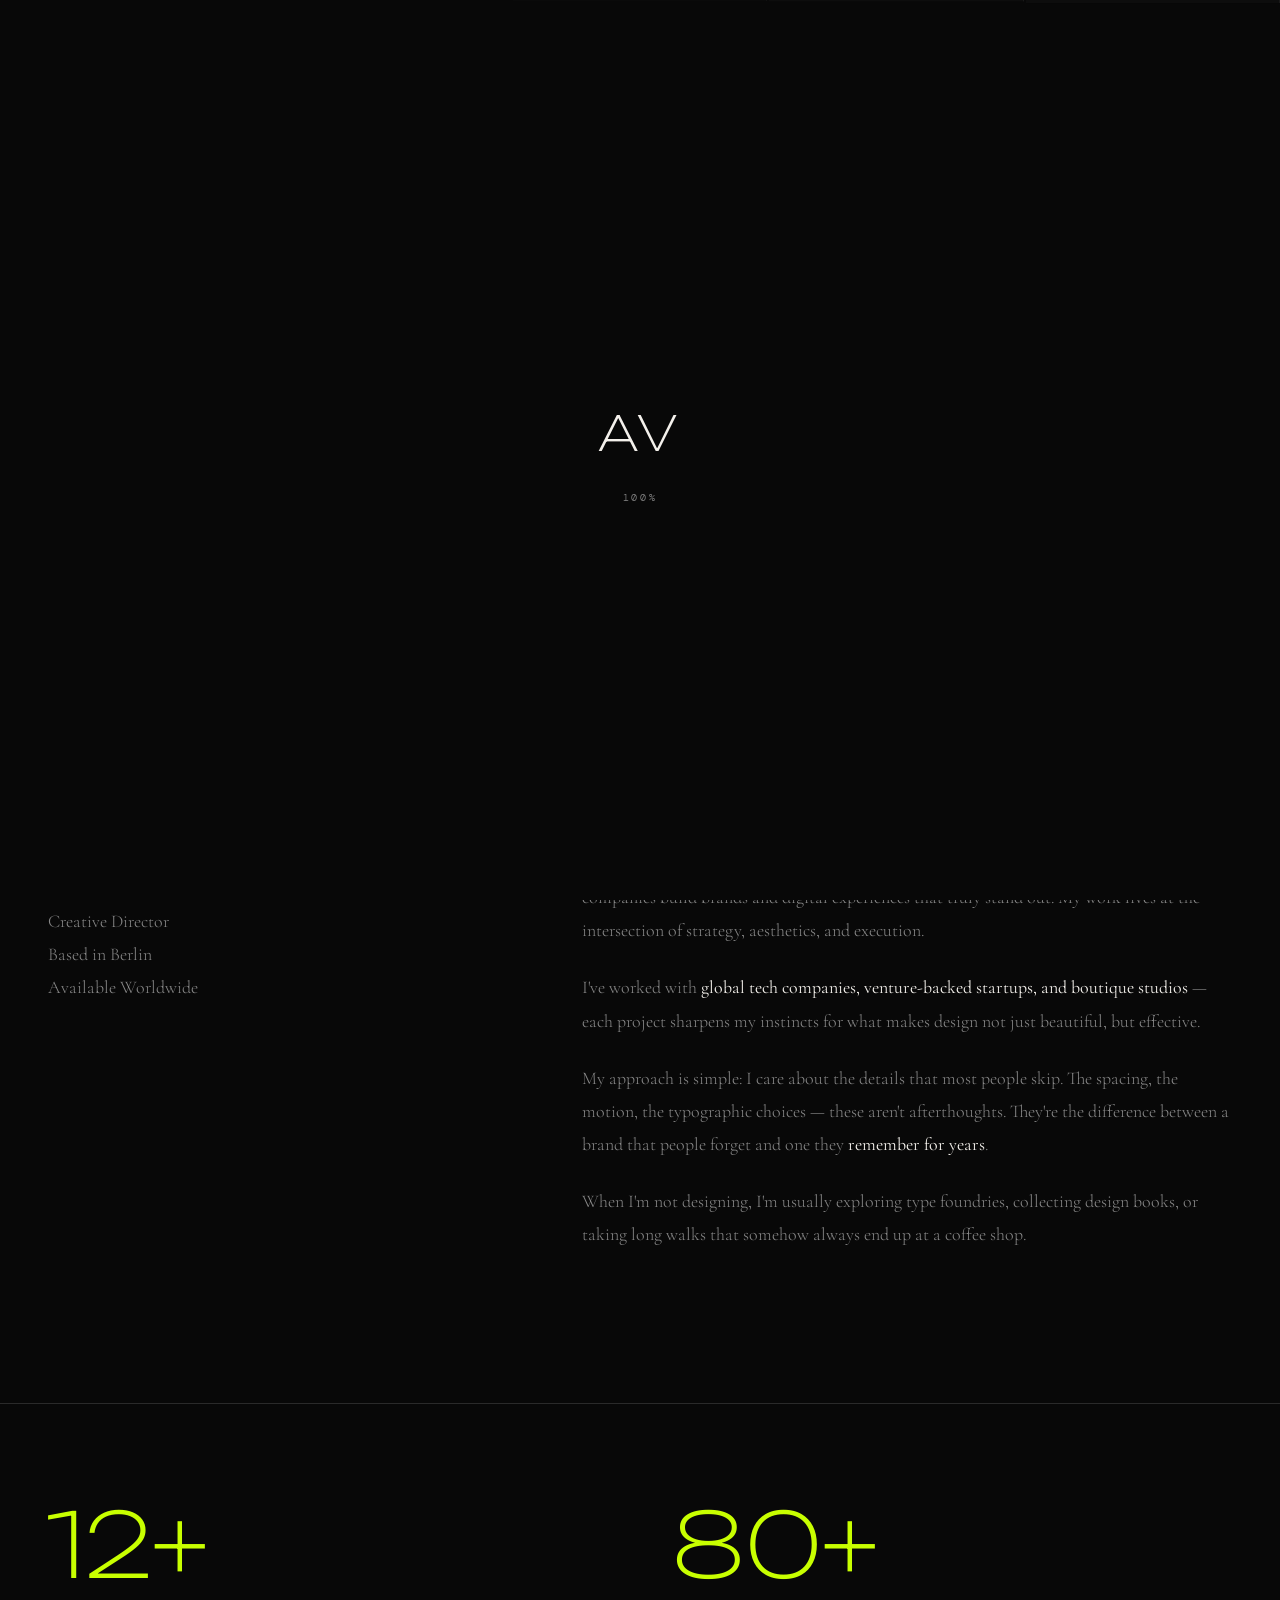
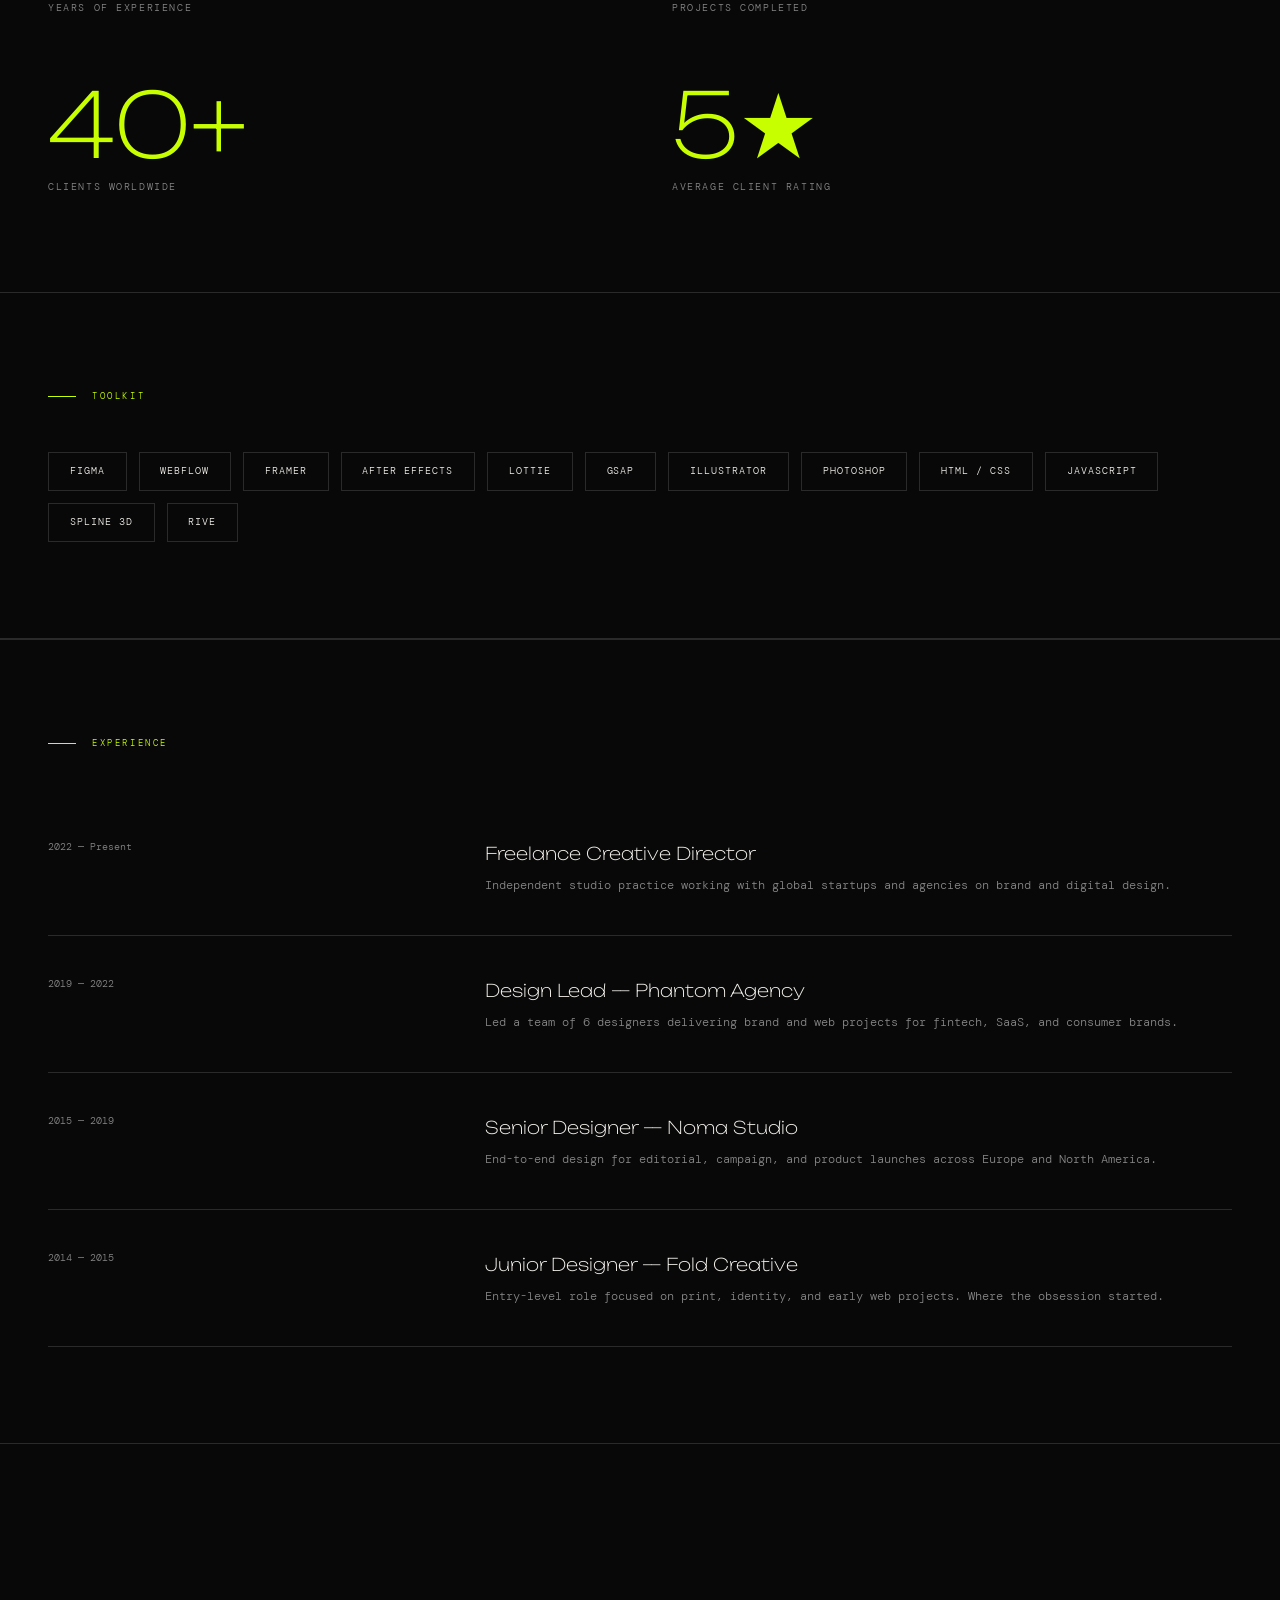
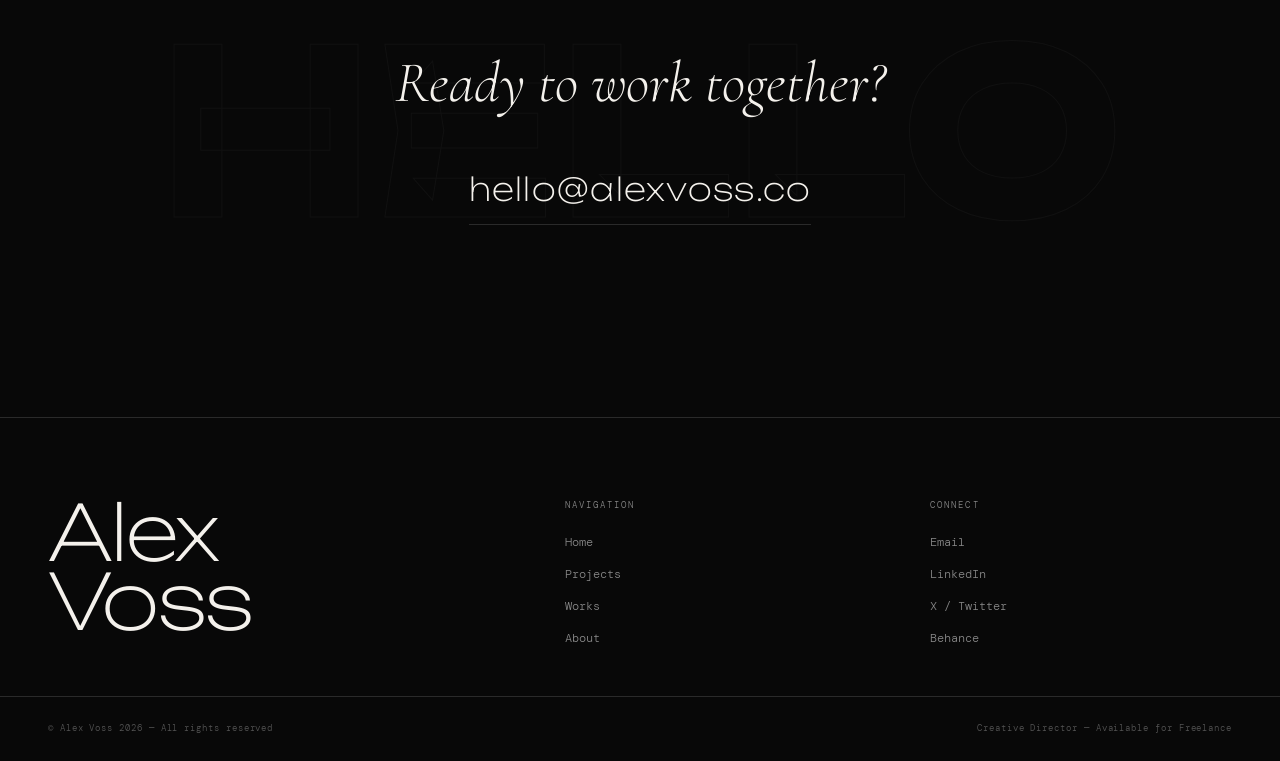
==== commit 9e4d3293: "Add projects section" ====
--- a/about.html
+++ b/about.html
@@ -31,7 +31,8 @@
     <a class="nav-logo" href="index.html">AV Studio</a>
     <ul class="nav-links">
       <li><a href="index.html">Home</a></li>
-      <li><a href="work.html">Work</a></li>
+      <li><a href="projects.html">Projects</a></li>
+      <li><a href="works.html">Works</a></li>
       <li><a href="about.html">About</a></li>
     </ul>
   </nav>
@@ -160,7 +161,8 @@
       <p class="footer-col-label">Navigation</p>
       <div class="footer-links">
         <a href="index.html">Home</a>
-        <a href="work.html">Work</a>
+        <a href="projects.html">Projects</a>
+        <a href="works.html">Works</a>
         <a href="about.html">About</a>
       </div>
     </div>
@@ -186,4 +188,4 @@
   <script>gsap.registerPlugin(ScrollTrigger);</script>
   <script src="js/main.js"></script>
 </body>
-</html>
+</html>
--- a/css/style.css
+++ b/css/style.css
@@ -44,17 +44,18 @@
 }
 .pre-bars {
   display: flex;
-  gap: 3px;
+  gap: 2px;
   position: absolute;
   inset: 0;
+  z-index: 2;
 }
 .pre-bar {
   flex: 1;
-  background: var(--black);
-  border-right: 1px solid #111;
-  transform-origin: bottom;
-}
-/* bars revealed over dark bg */
+  background: #0d0d0d;
+  border-right: 1px solid #1a1a1a;
+  /* bars slide UP to exit — GSAP animates yPercent: -100 */
+}
+/* logo/counter sit above bars */
 .pre-logo {
   font-family: var(--font-display);
   font-size: clamp(1.5rem, 4vw, 3rem);
@@ -77,7 +78,7 @@
 /* ─── CUSTOM CURSOR ──────────────────────────────────────── */
 .cursor {
   position: fixed;
-  width: 10px; height: 10px;
+  width: 60px; height: 60px;
   background: var(--accent);
   border-radius: 50%;
   pointer-events: none;
@@ -107,7 +108,7 @@
   align-items: center;
   padding: 1.6rem 3rem;
   mix-blend-mode: difference;
-  will-change: transform;
+  will-change: transform, opacity;
 }
 .nav-logo {
   font-family: var(--font-display);
@@ -494,16 +495,64 @@
 }
 .work-nav-sticky {
   position: sticky;
-  top: 72px;
-  z-index: 50;
+  top: 0;
+  z-index: 600;
   background: var(--black);
   border-bottom: 1px solid var(--grey);
   padding: 0 3rem;
   display: flex;
+  align-items: center;
   overflow-x: auto;
   scrollbar-width: none;
+  box-shadow: 0 8px 32px 0 rgba(0,0,0,0.98);
 }
 .work-nav-sticky::-webkit-scrollbar { display: none; }
+
+/* brand + page nav embedded in work bar */
+.work-nav-brand {
+  display: flex;
+  align-items: center;
+  gap: 0;
+  flex-shrink: 0;
+}
+.work-nav-logo {
+  font-family: var(--font-display);
+  font-size: 0.7rem;
+  font-weight: 400;
+  letter-spacing: 0.18em;
+  color: var(--white);
+  padding: 0 1.4rem;
+  border-right: 1px solid var(--grey);
+  white-space: nowrap;
+  flex-shrink: 0;
+  display: flex;
+  align-items: center;
+  height: 52px;
+}
+.work-nav-page {
+  font-family: var(--font-mono);
+  font-size: 0.58rem;
+  letter-spacing: 0.15em;
+  text-transform: uppercase;
+  color: var(--grey-light);
+  padding: 0 1.1rem;
+  border-right: 1px solid var(--grey);
+  white-space: nowrap;
+  transition: color 0.3s;
+  display: flex;
+  align-items: center;
+  height: 52px;
+}
+.work-nav-page:hover { color: var(--white); }
+.work-nav-page.active { color: var(--accent); }
+.work-nav-divider {
+  width: 1px;
+  align-self: stretch;
+  background: var(--grey);
+  flex-shrink: 0;
+  margin-right: 0;
+}
+
 .work-nav-sticky a {
   font-family: var(--font-mono);
   font-size: 0.58rem;
@@ -513,9 +562,9 @@
   padding: 1rem 1.4rem;
   border-right: 1px solid var(--grey);
   white-space: nowrap;
-  transition: background 0.3s;
-}
-.work-nav-sticky a:hover { background: #111; }
+  transition: background 0.3s, color 0.3s;
+}
+.work-nav-sticky a:hover { background: #111; color: var(--white); }
 
 /* ─── WORK ITEMS ─────────────────────────────────────────── */
 .work-item {
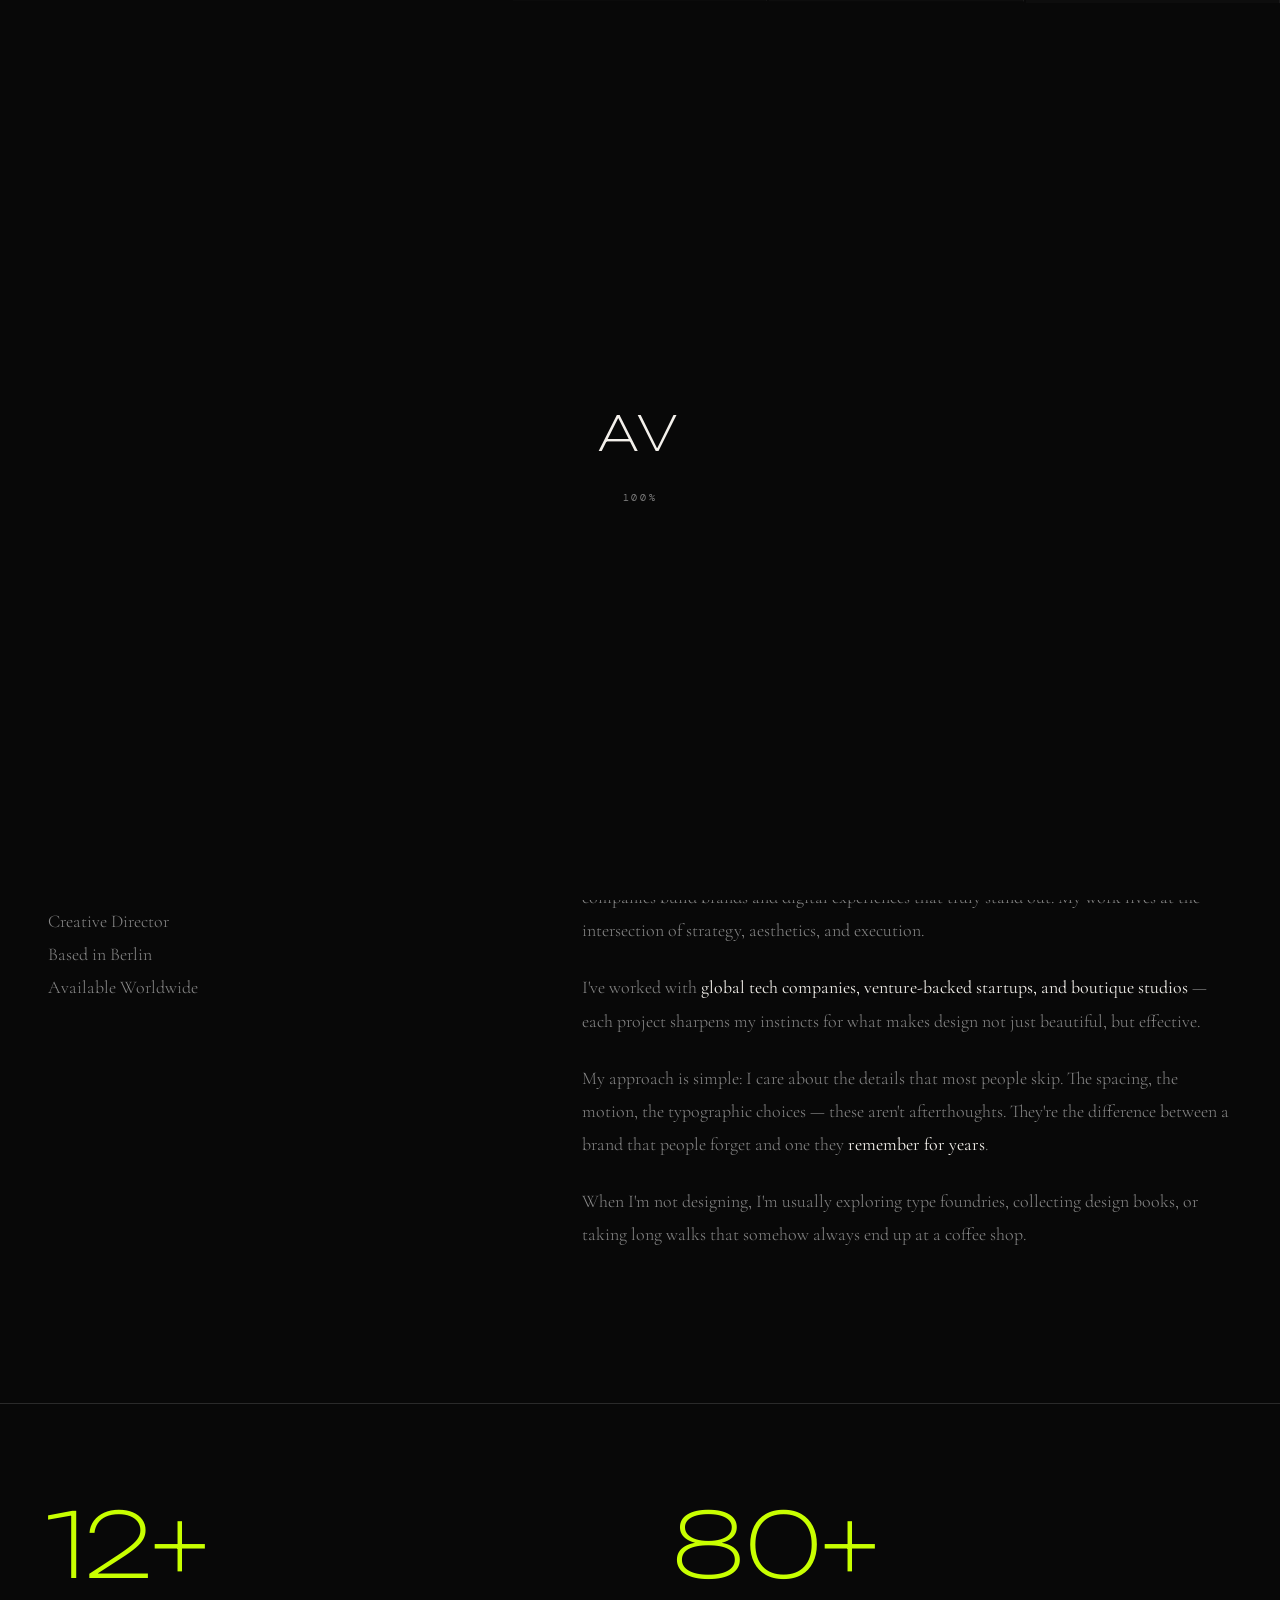
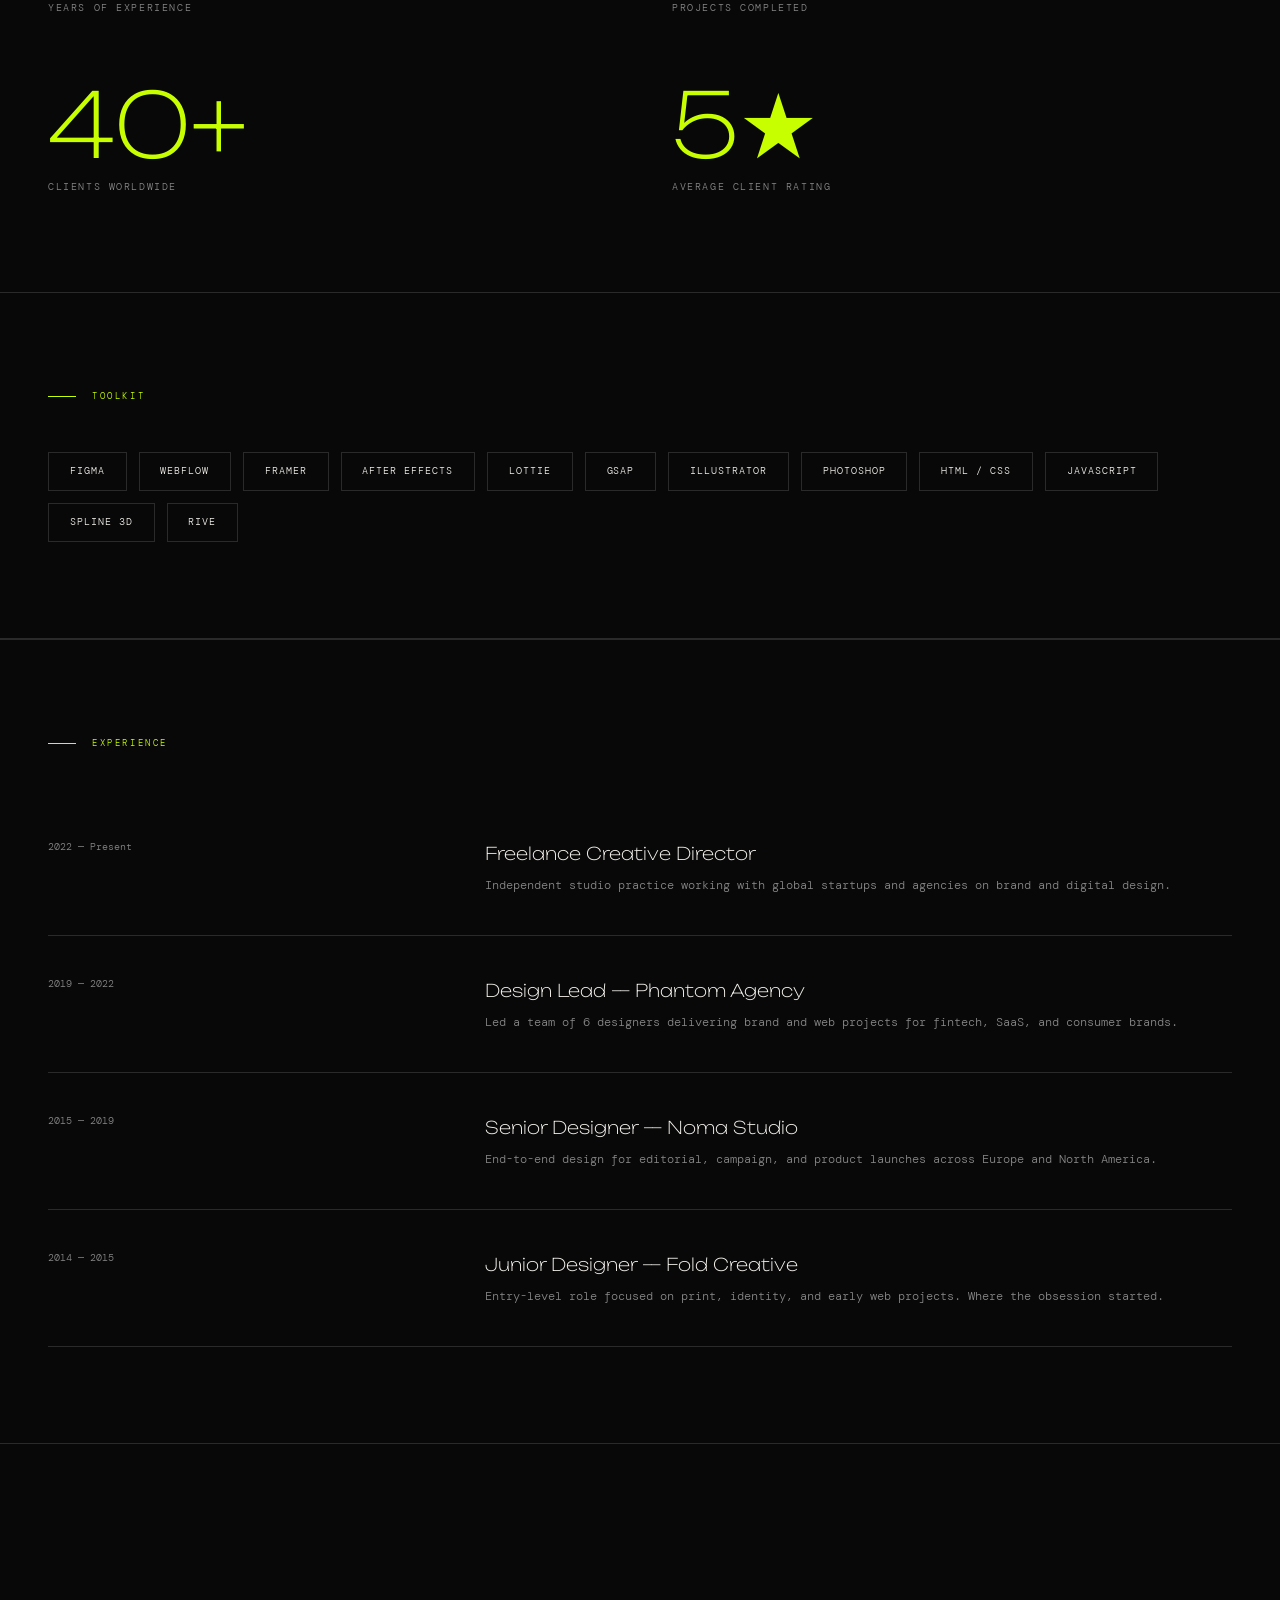
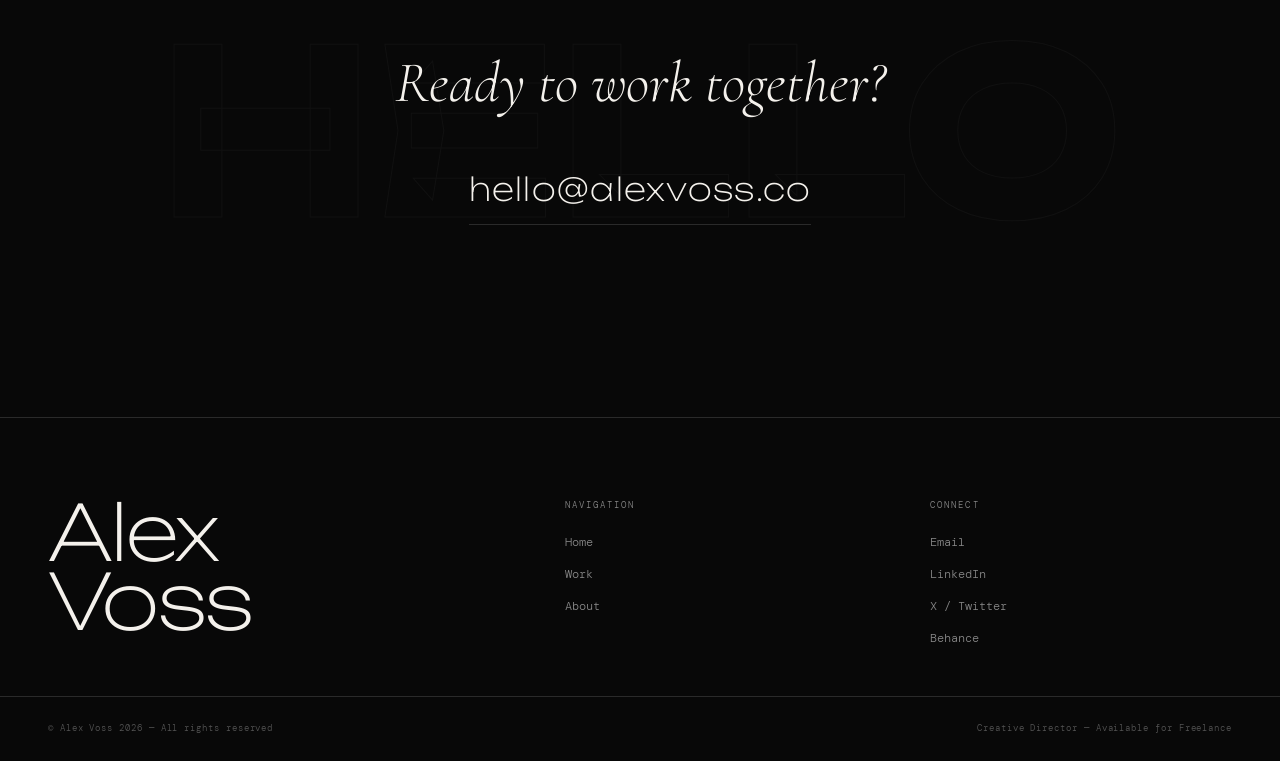
==== commit 12ddc25c: "Undo" ====
--- a/about.html
+++ b/about.html
@@ -30,10 +30,9 @@
   <nav>
     <a class="nav-logo" href="index.html">AV Studio</a>
     <ul class="nav-links">
-      <li><a href="index.html">Home</a></li>
-      <li><a href="projects.html">Projects</a></li>
-      <li><a href="works.html">Works</a></li>
-      <li><a href="about.html">About</a></li>
+      <a href="/">Home</a>
+      <a href="/work">Work</a>
+      <a href="/about">About</a>
     </ul>
   </nav>
 
@@ -161,8 +160,7 @@
       <p class="footer-col-label">Navigation</p>
       <div class="footer-links">
         <a href="index.html">Home</a>
-        <a href="projects.html">Projects</a>
-        <a href="works.html">Works</a>
+        <a href="work.html">Work</a>
         <a href="about.html">About</a>
       </div>
     </div>
@@ -188,4 +186,4 @@
   <script>gsap.registerPlugin(ScrollTrigger);</script>
   <script src="js/main.js"></script>
 </body>
-</html>+</html>
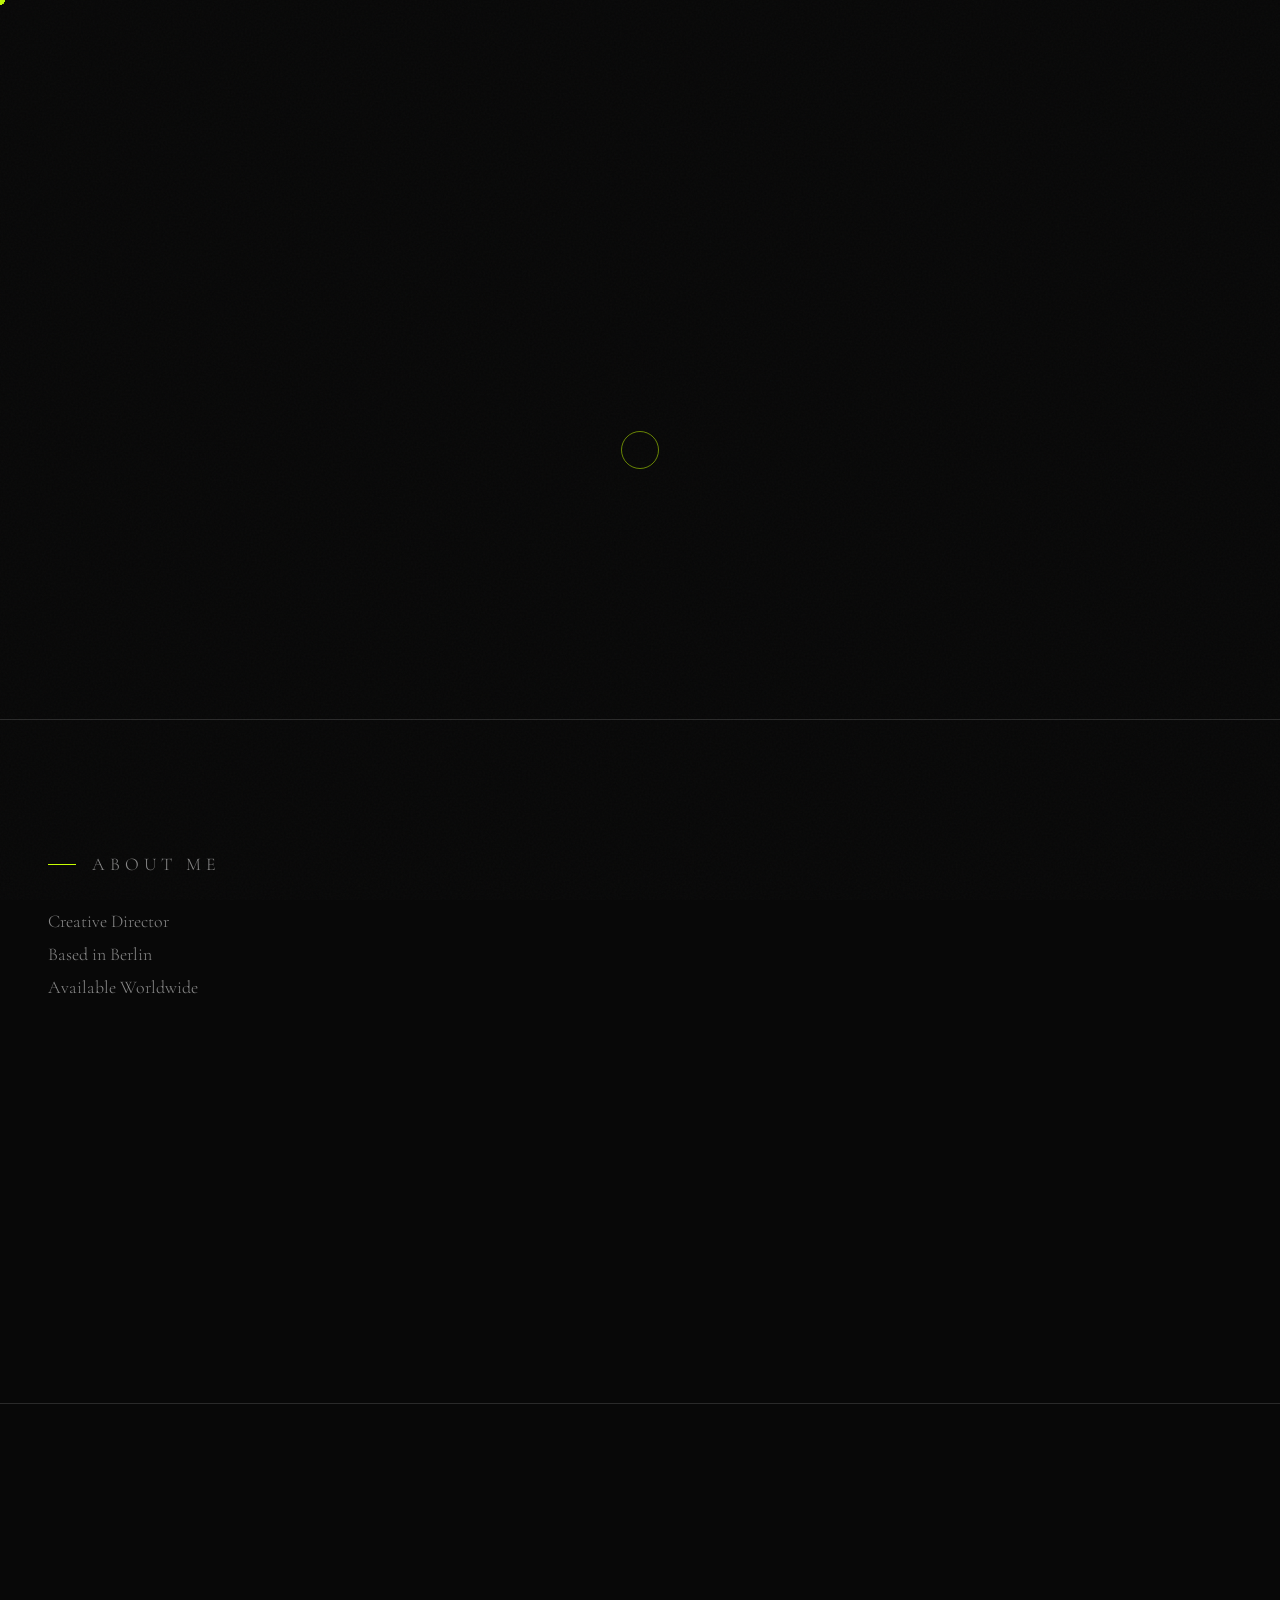
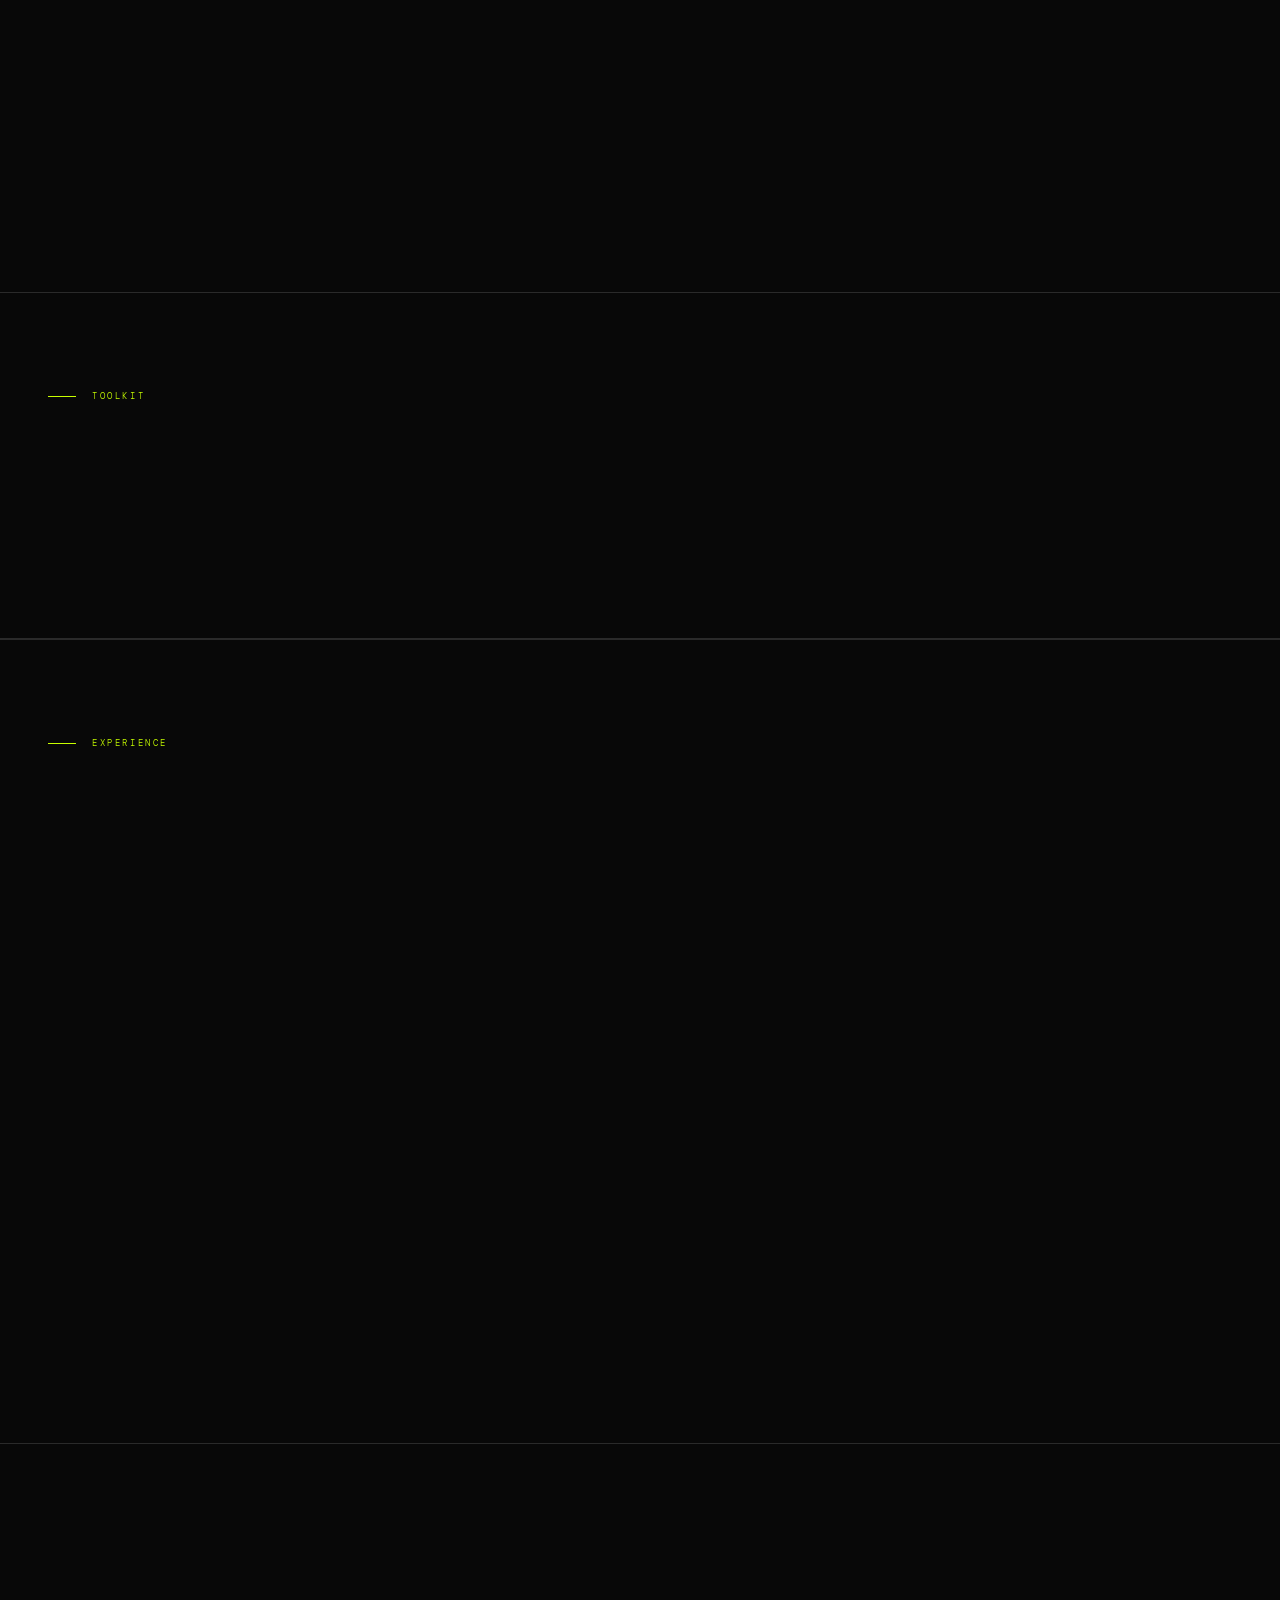
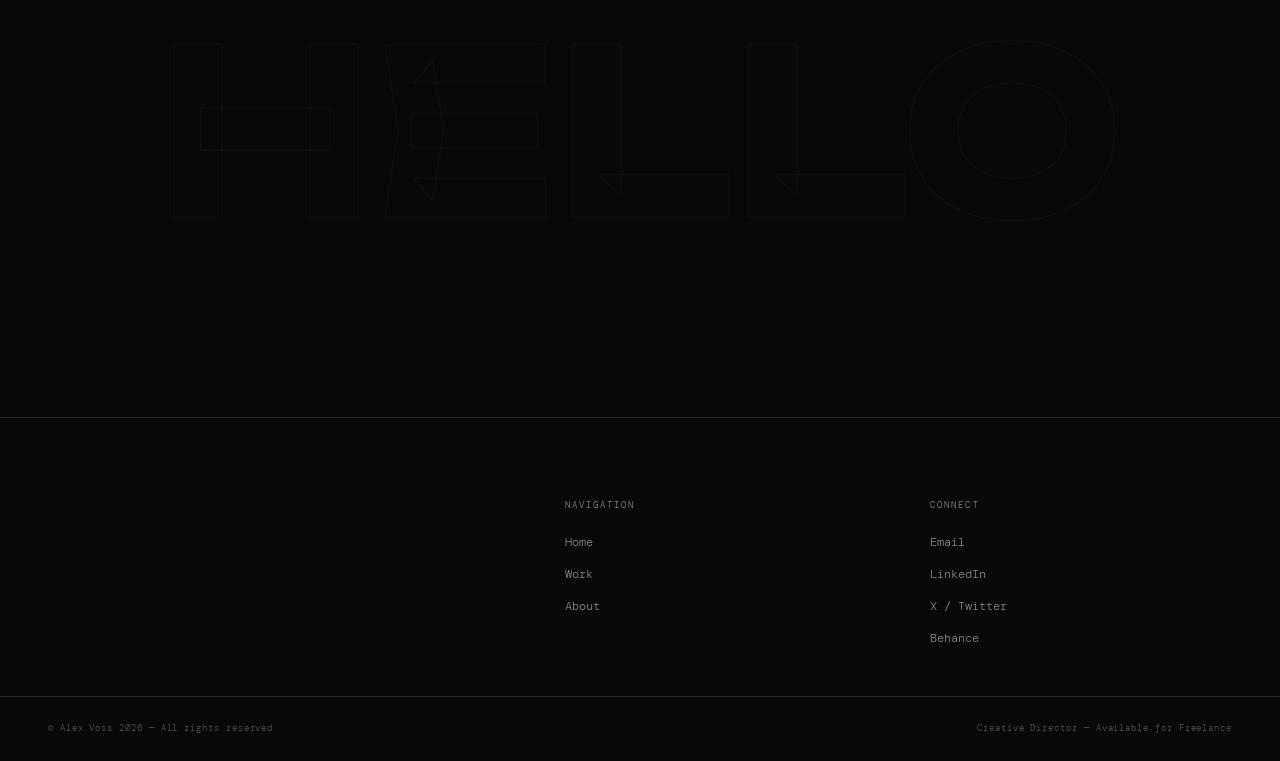
==== commit 16ee03e0: "Update about.html" ====
--- a/about.html
+++ b/about.html
@@ -38,7 +38,7 @@
 
   <!-- ABOUT HERO -->
   <div class="about-hero">
-    <img class="about-hero-img" src="https://images.unsplash.com/photo-1507003211169-0a1dd7228f2d?w=900&q=80&auto=format&fit=crop" alt="Alex Voss" />
+    <img class="about-hero-img" src="https://res.cloudinary.com/dgxqifwdf/image/upload/v1779733988/image_de4f0p.jpg" alt="Alex Voss" />
     <h1>
       Obsessed<br>with the craft
       <small>and the little details that make all the difference</small>
--- a/css/style.css
+++ b/css/style.css
@@ -148,6 +148,19 @@
 
 /* ─── HERO ───────────────────────────────────────────────── */
 .hero {
+  .hero-backdrop {
+  position: absolute;
+  top: 0;
+  right: 0;
+  height: 100%;
+  width: 55%;
+  object-fit: cover;
+  object-position: top;
+  opacity: 0.18;
+  mask-image: linear-gradient(to left, rgba(0,0,0,0.8) 0%, transparent 100%);
+  -webkit-mask-image: linear-gradient(to left, rgba(0,0,0,0.8) 0%, transparent 100%);
+  pointer-events: none;
+}
   height: 100vh;
   display: flex;
   flex-direction: column;
@@ -269,6 +282,8 @@
   white-space: nowrap;
   width: max-content;
   animation: marquee 18s linear infinite;
+  will-change: transform;
+  transform: translateZ(0);
 }
 .marquee-track span {
   font-family: var(--font-serif);
@@ -845,4 +860,4 @@
   .work-nav-sticky { padding: 0 1.5rem; }
   .skills-grid { padding: 4rem 1.5rem; }
   .cta-section { padding: 8rem 1.5rem; }
-}
+}
